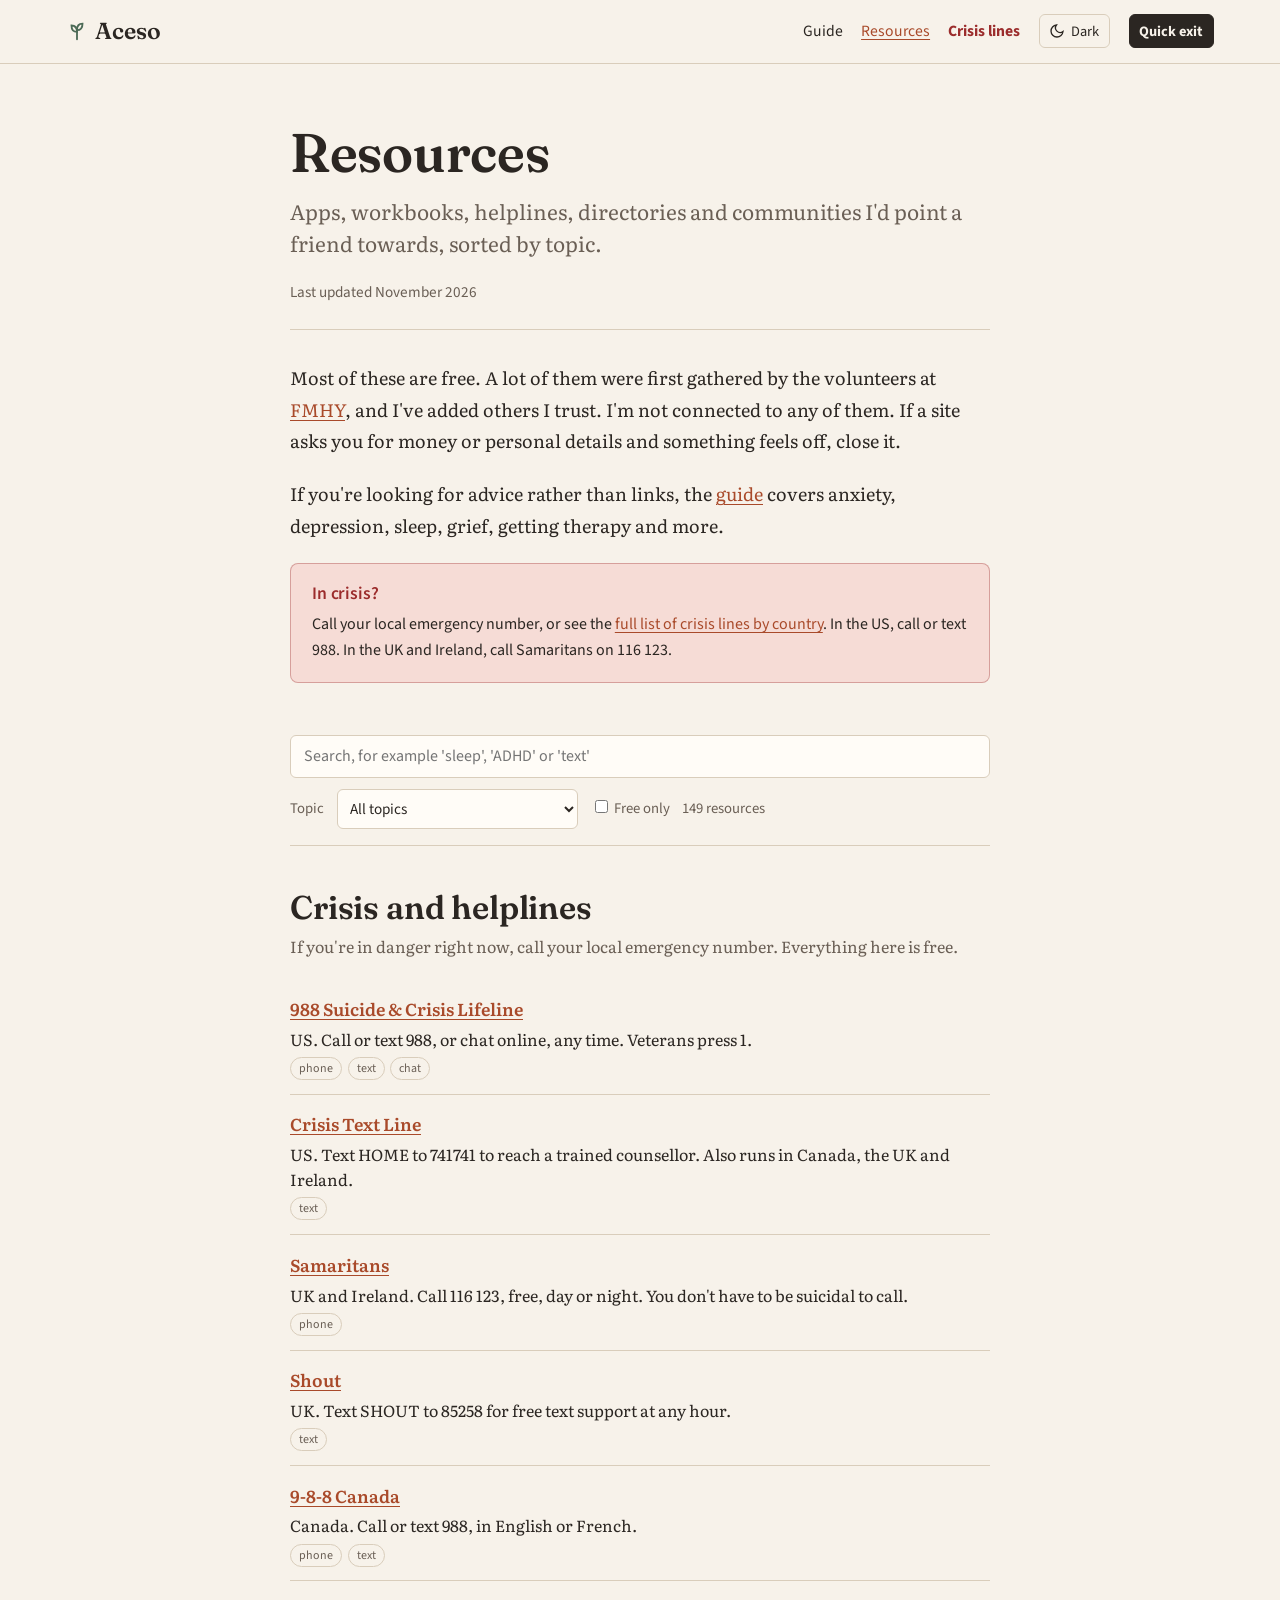
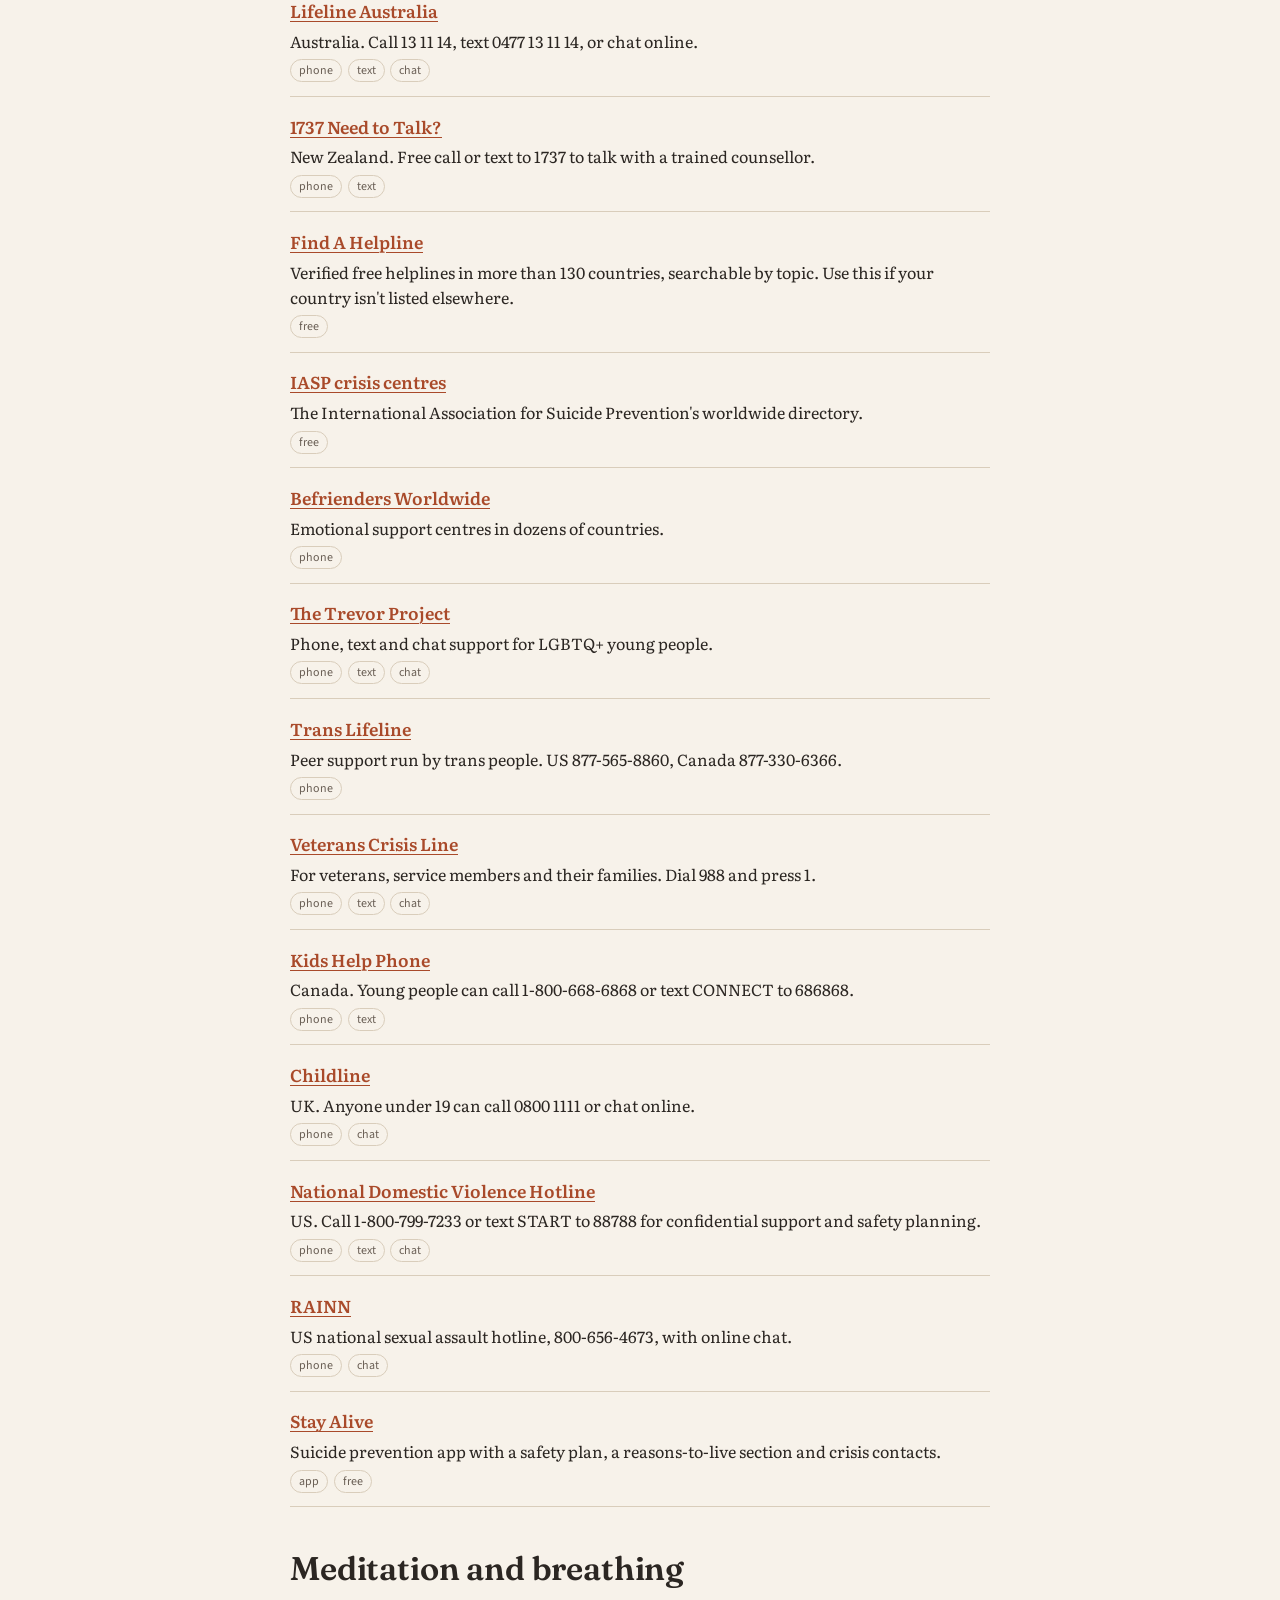
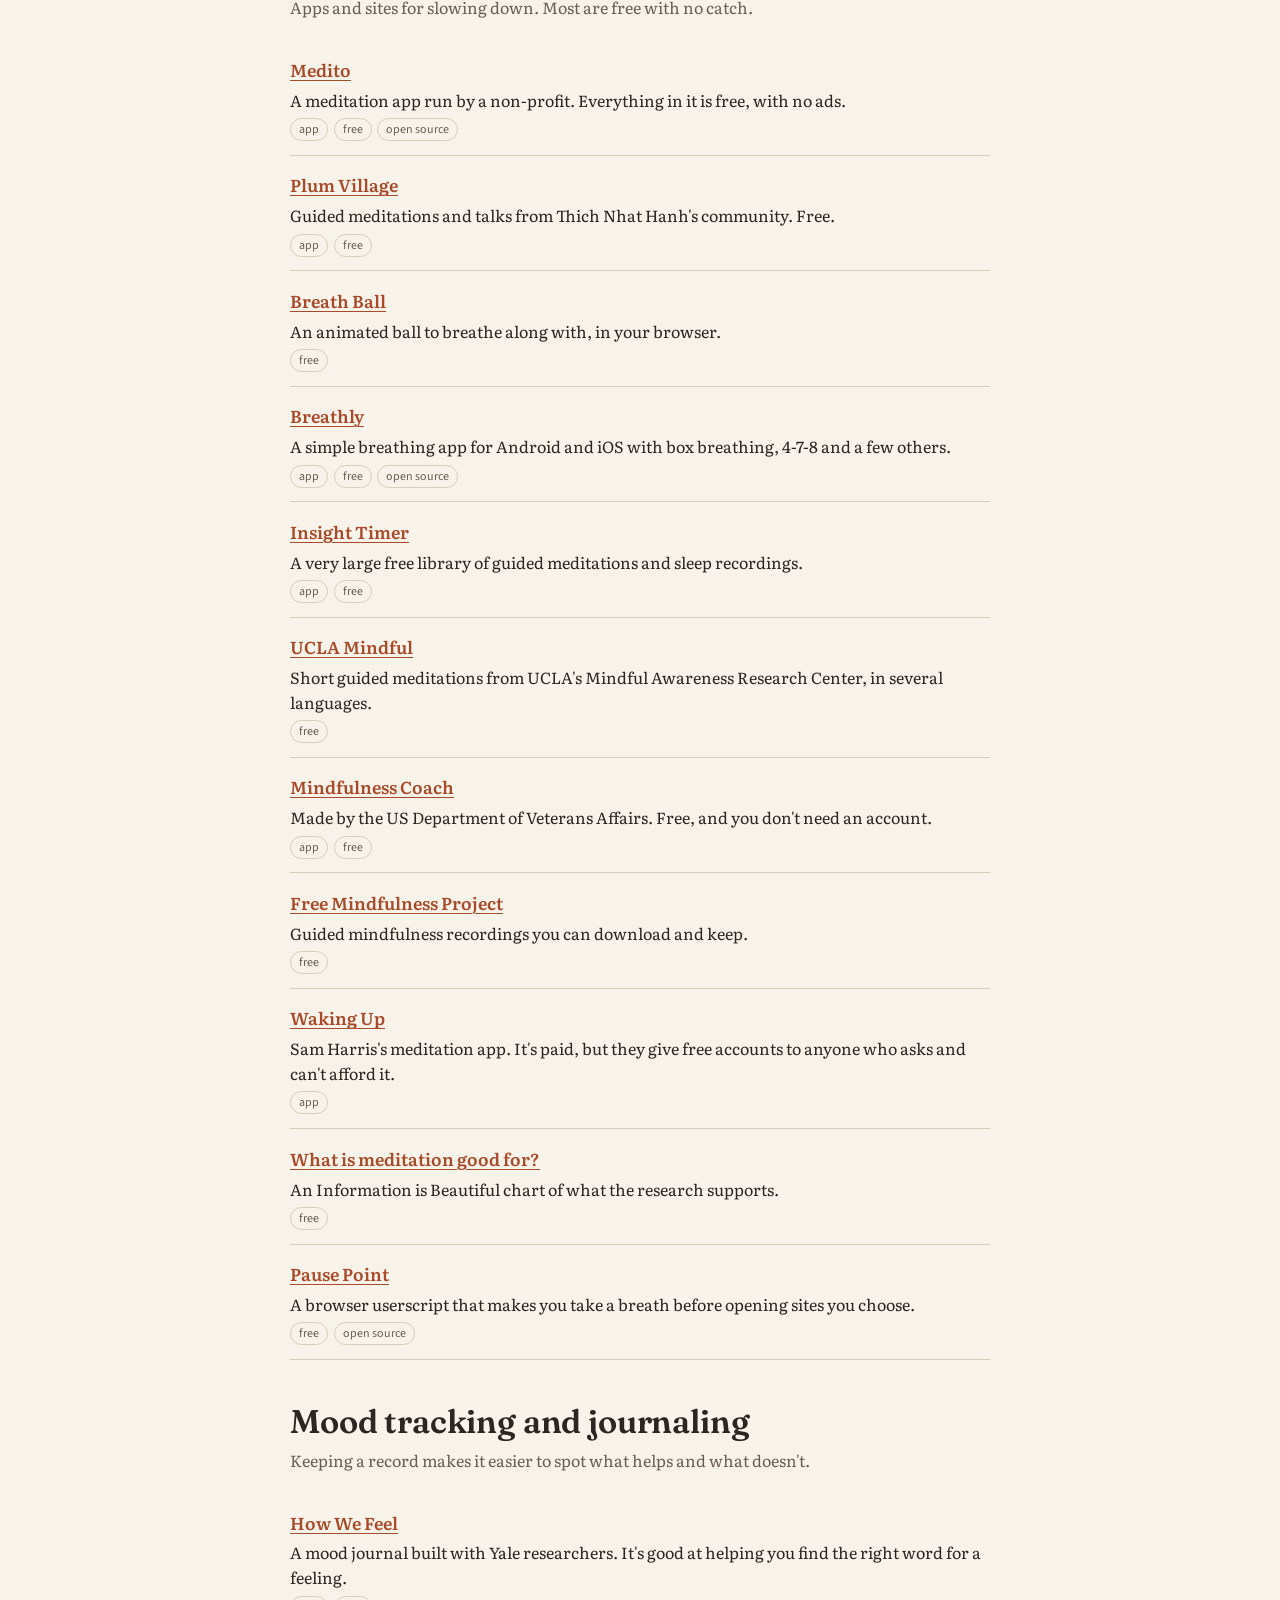
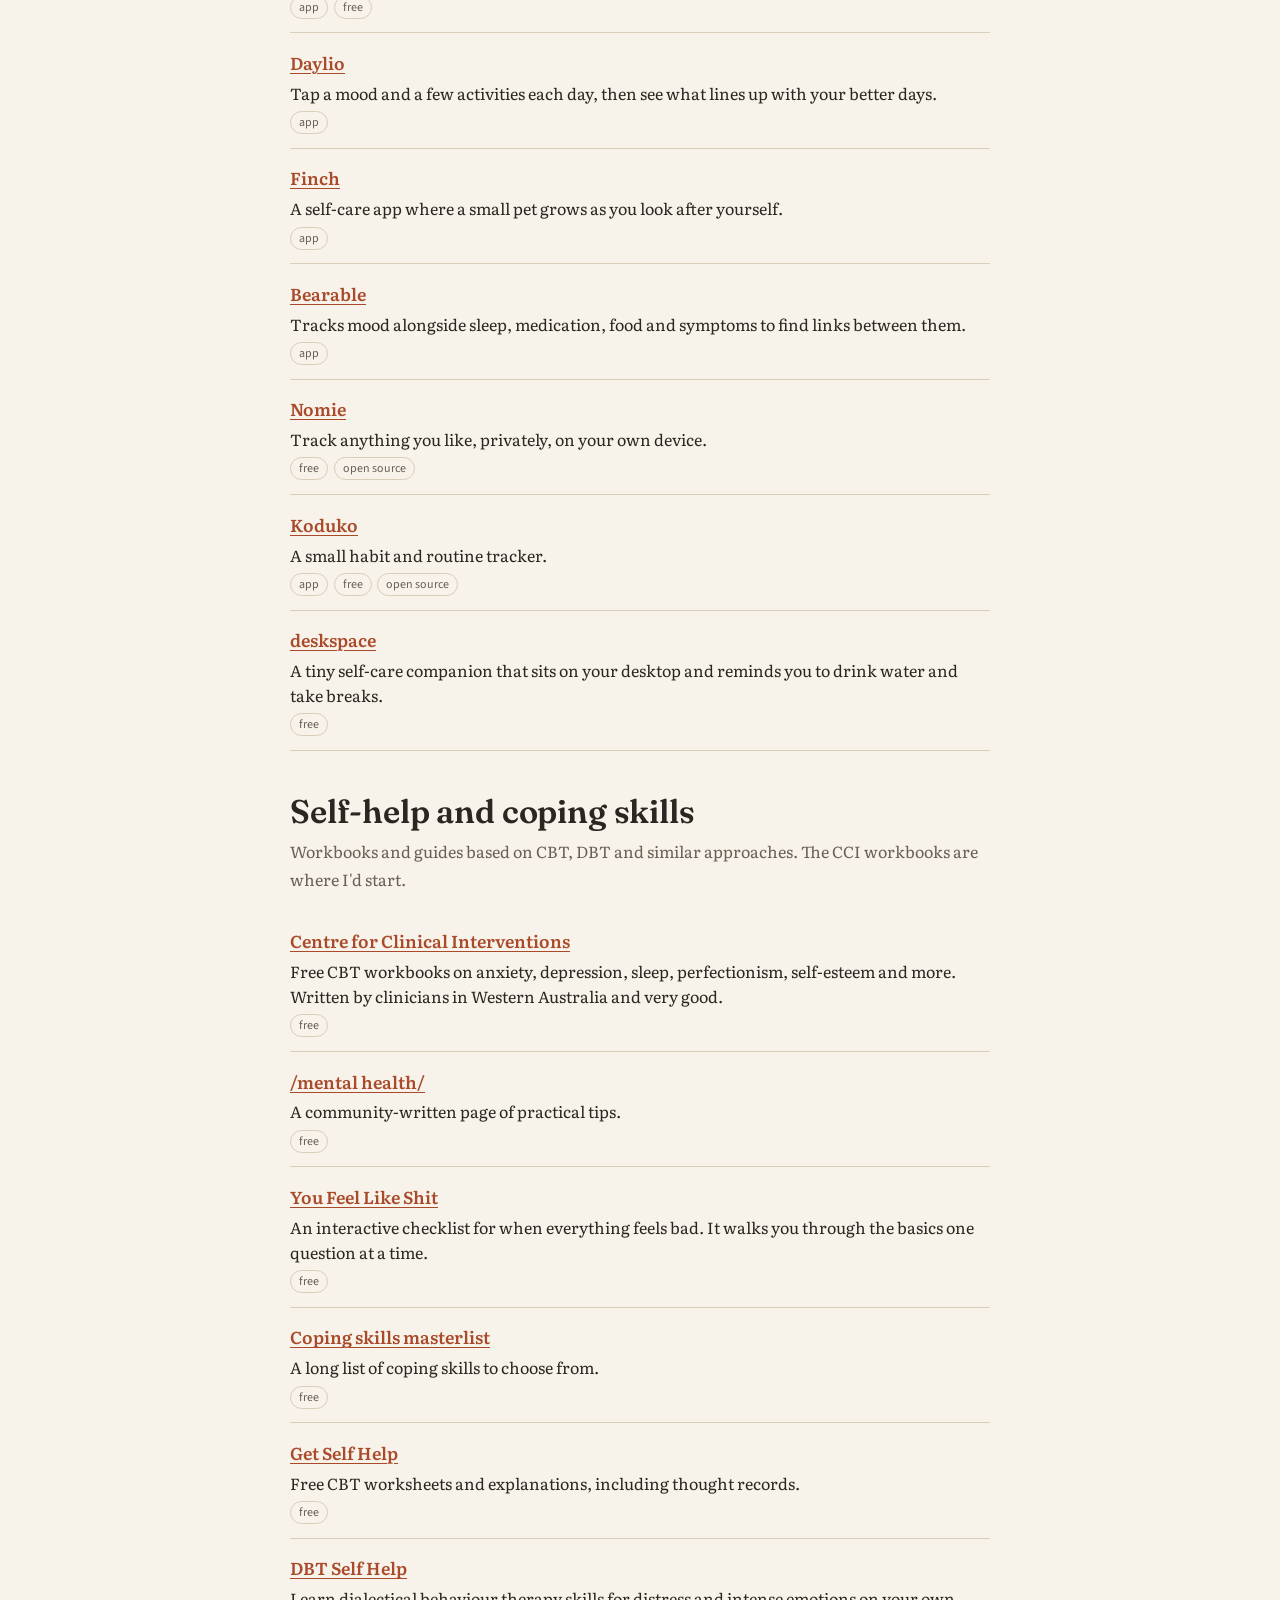
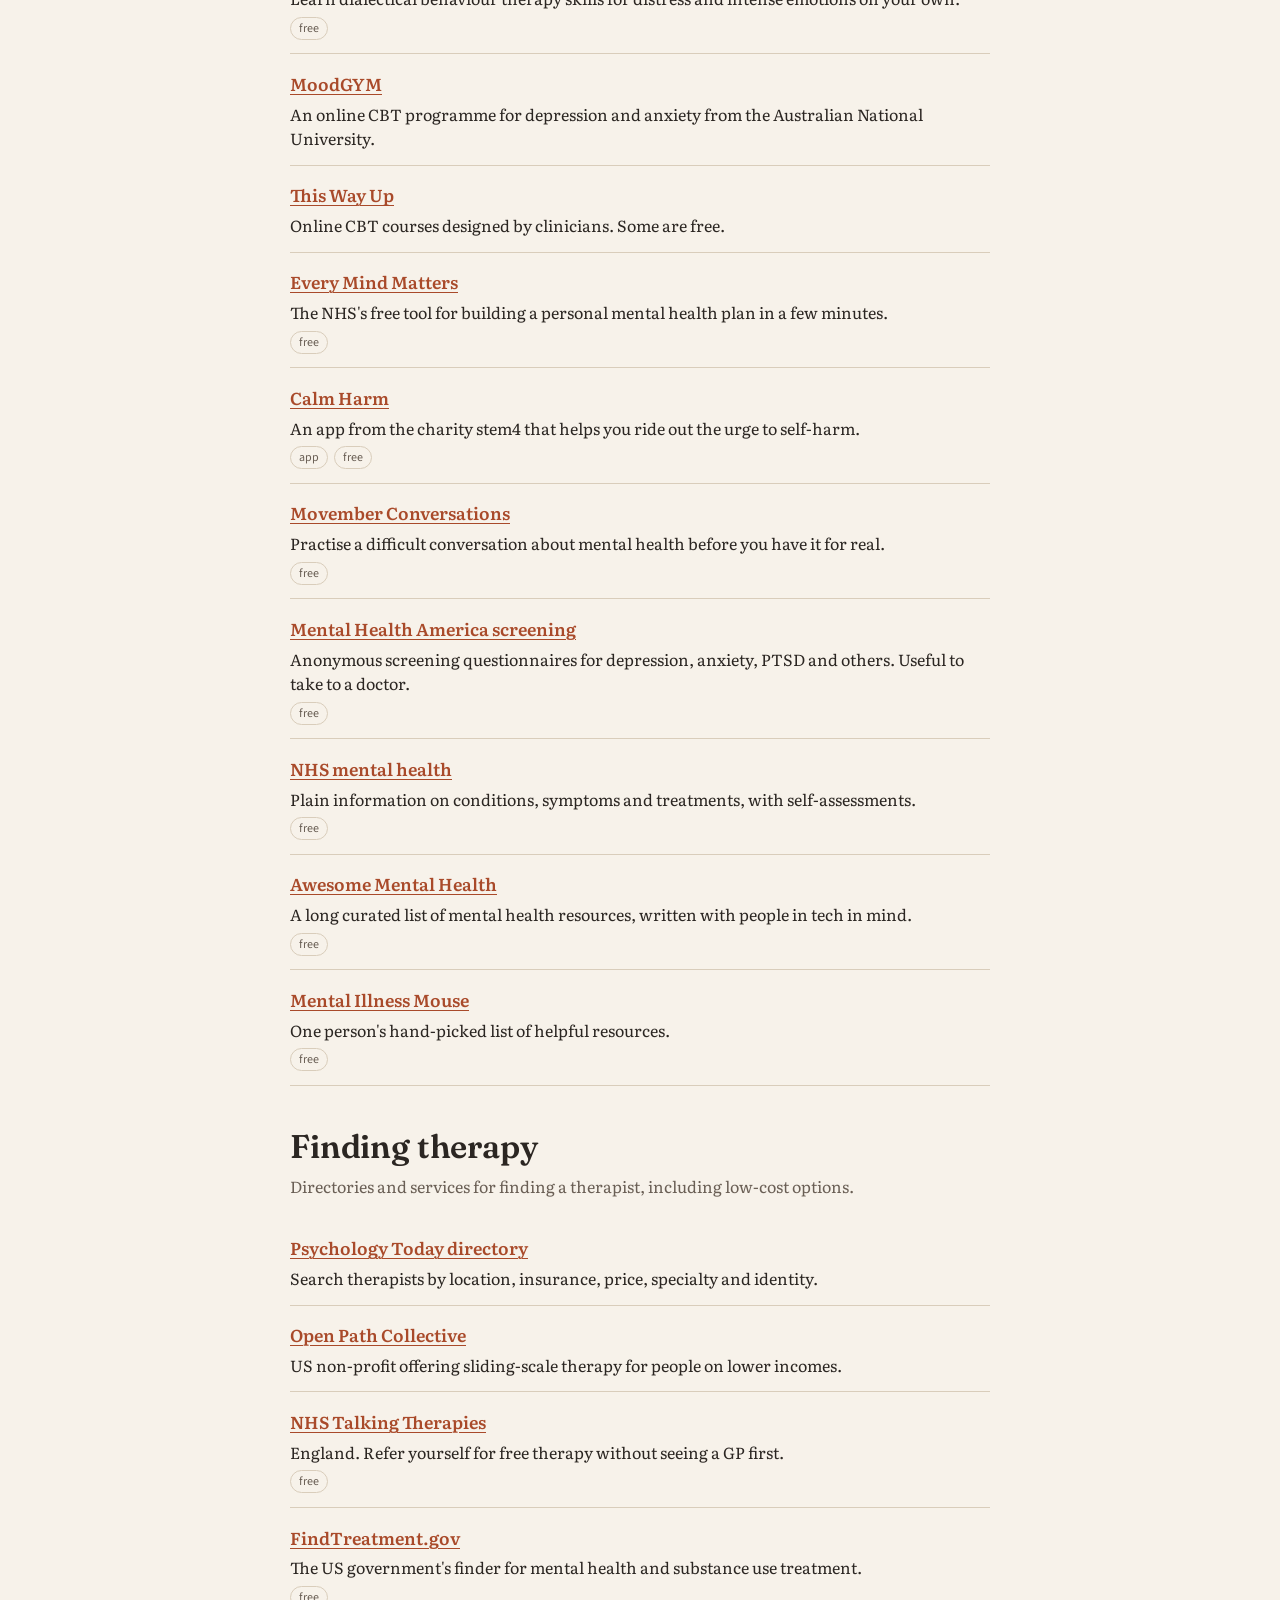
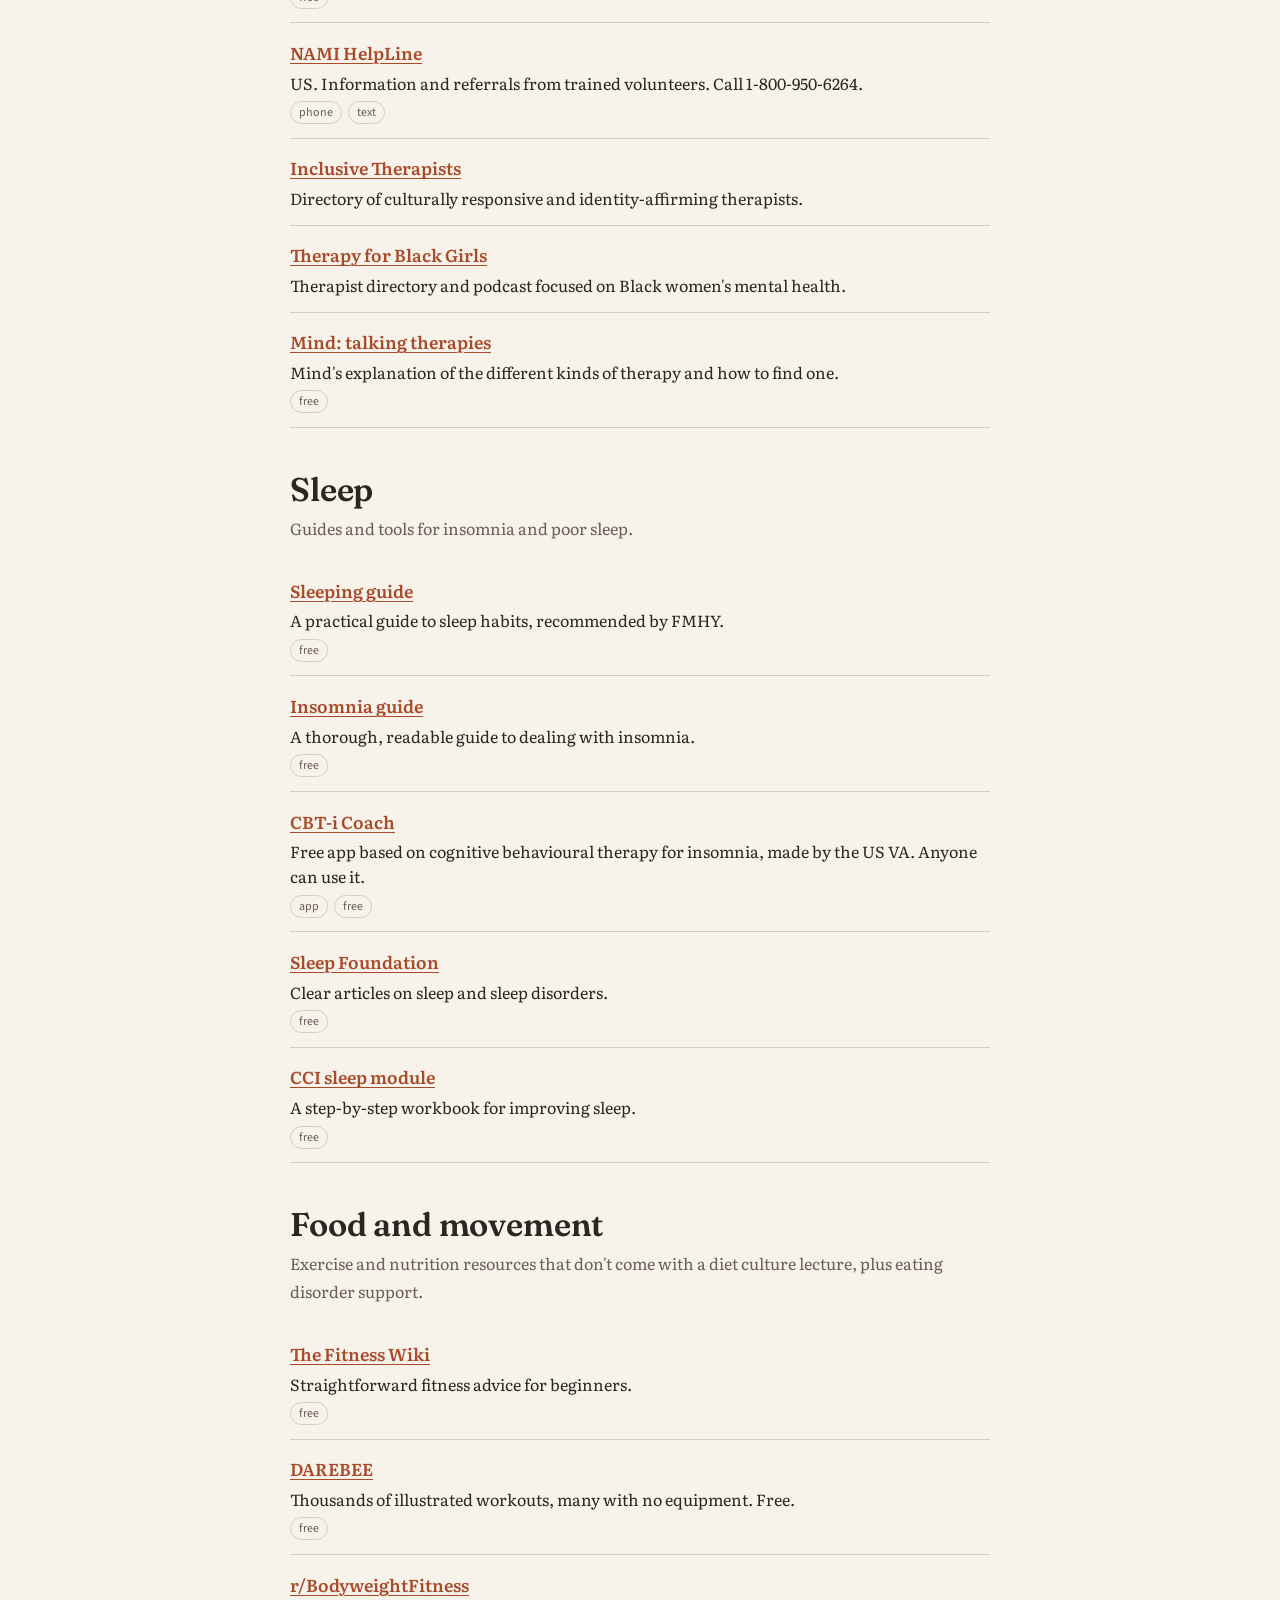
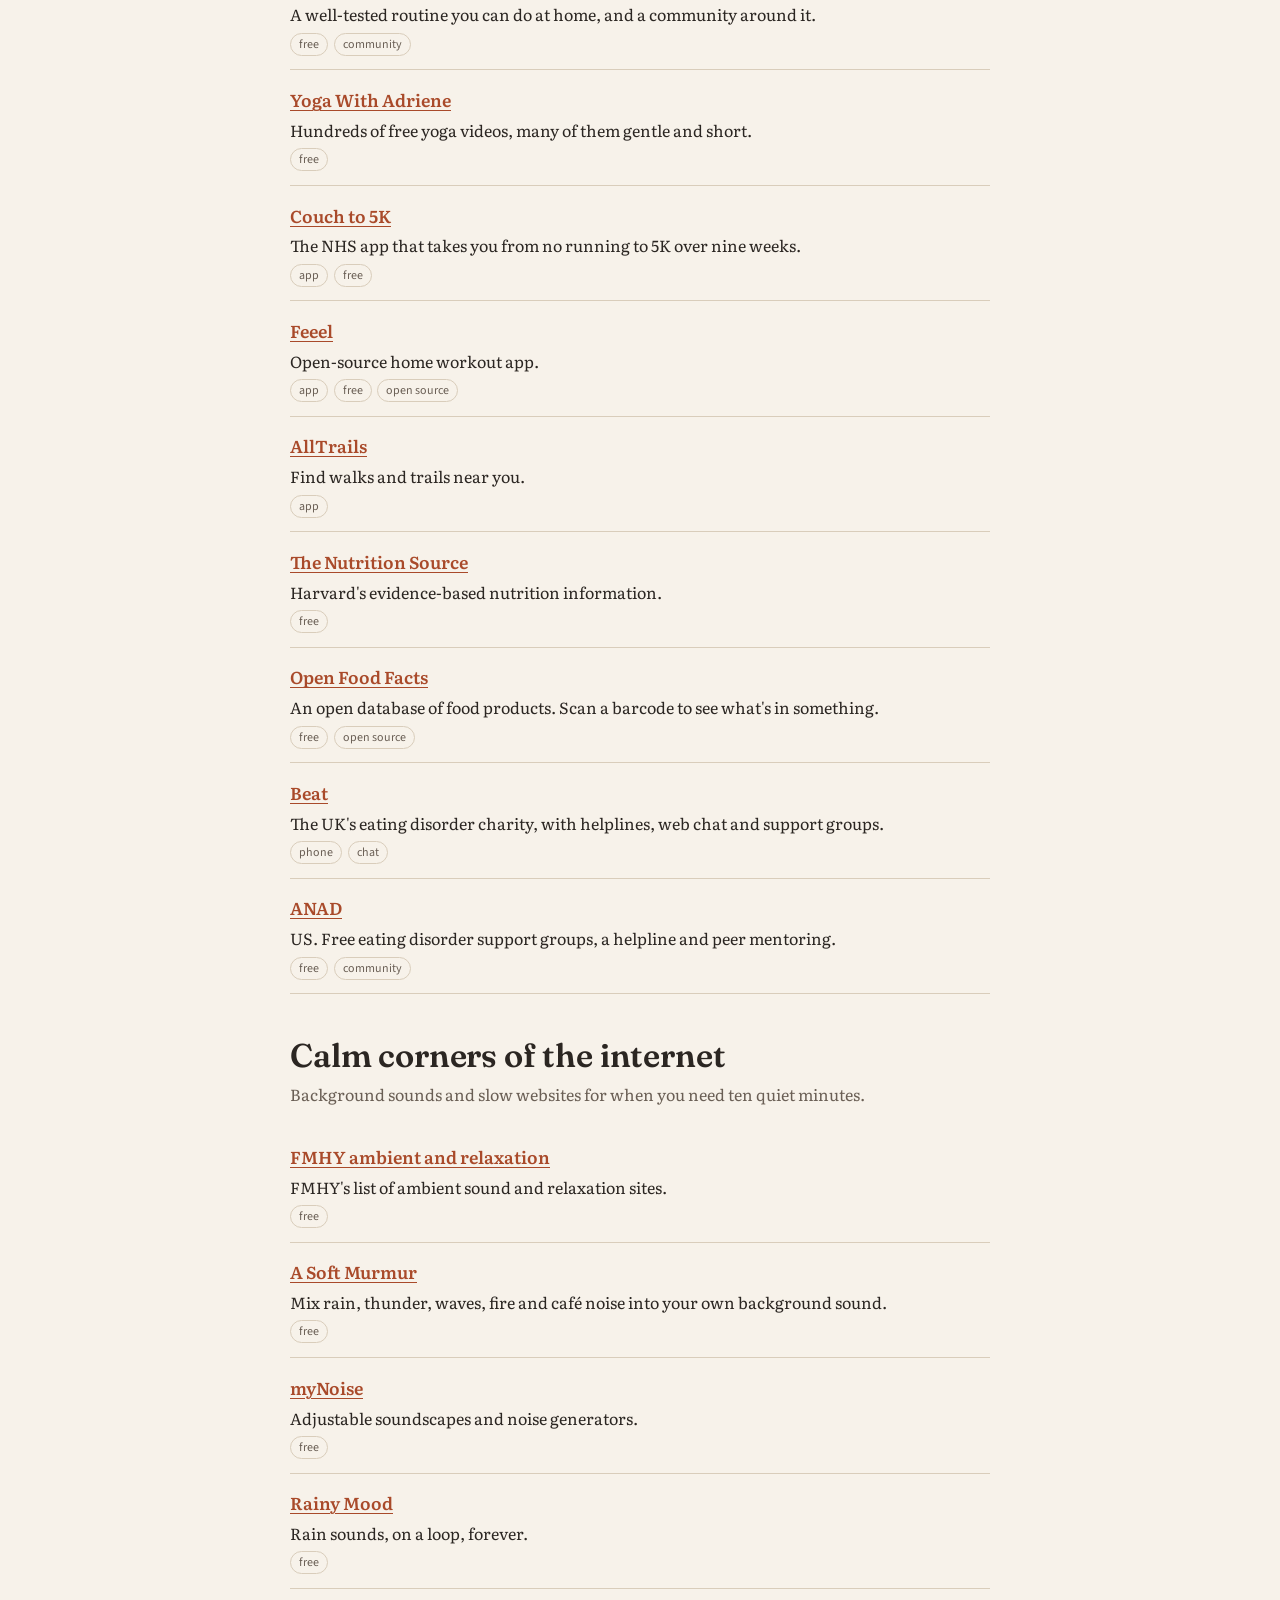
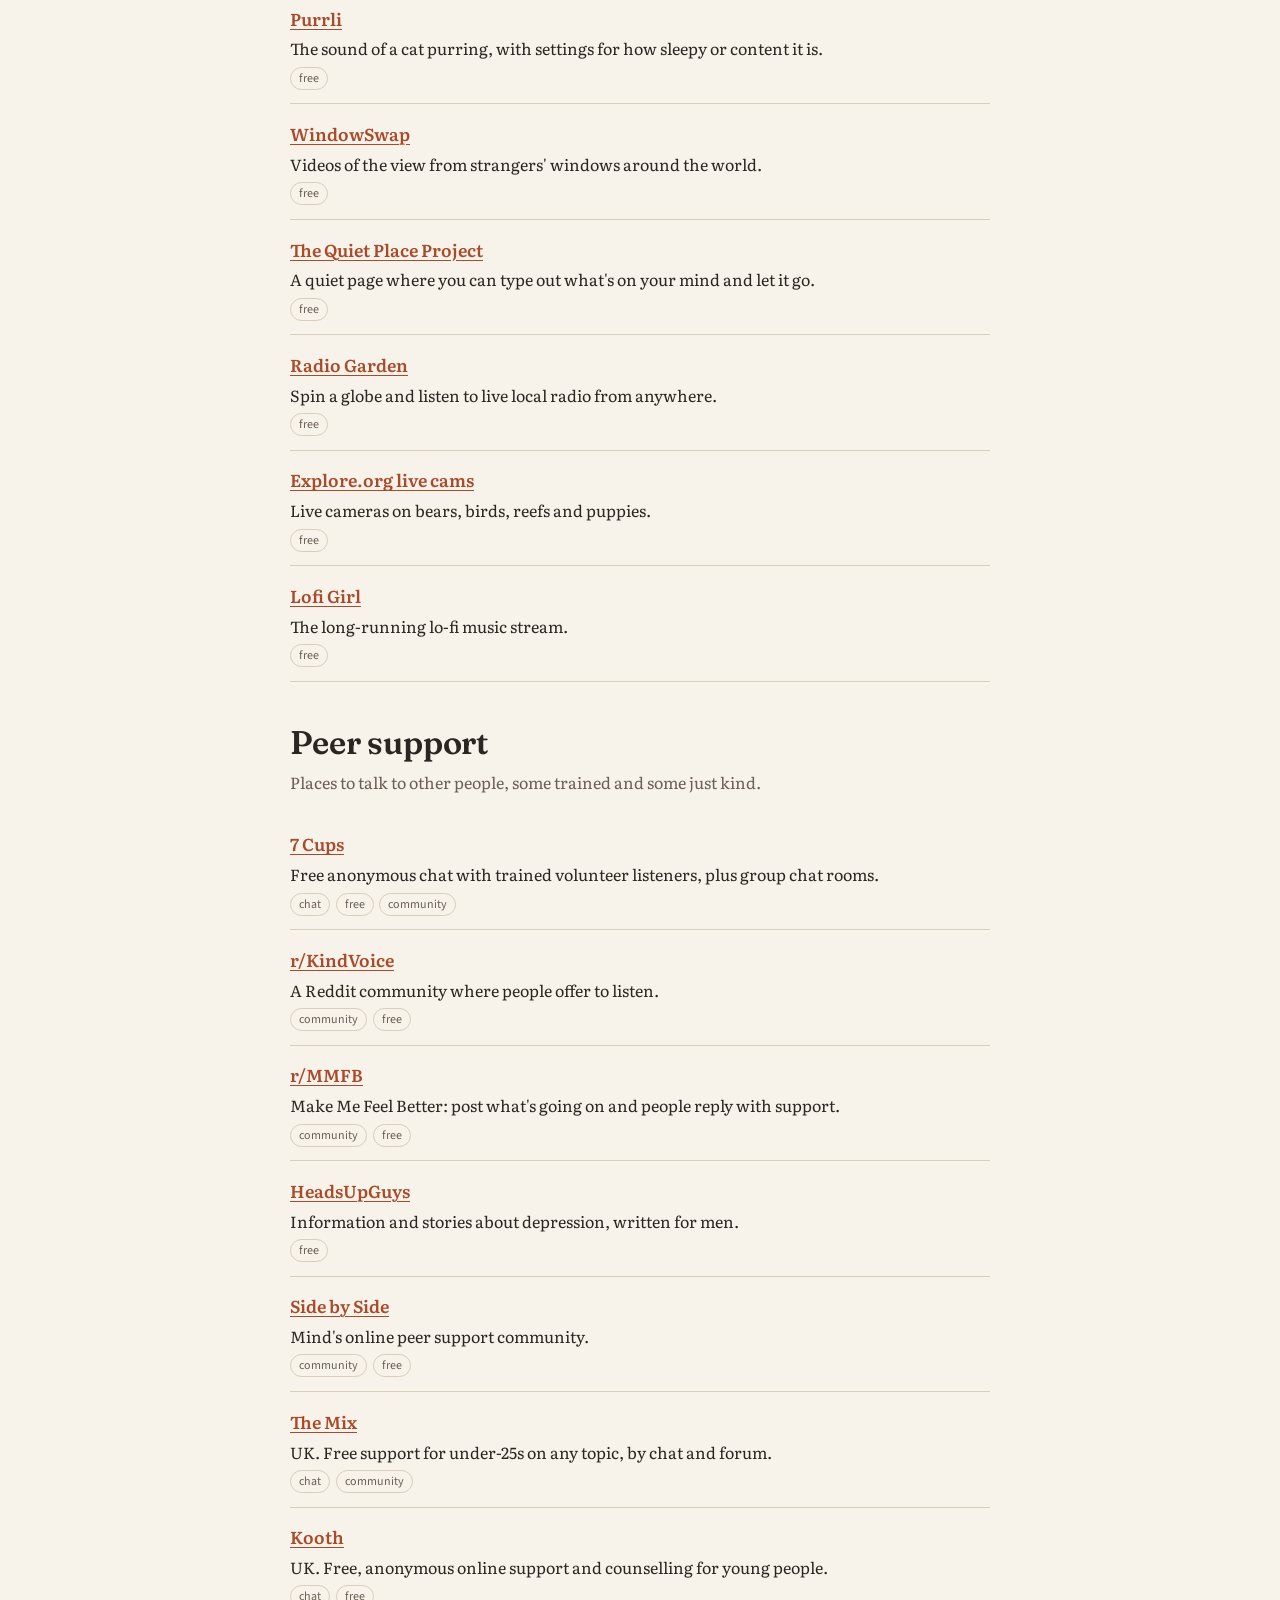
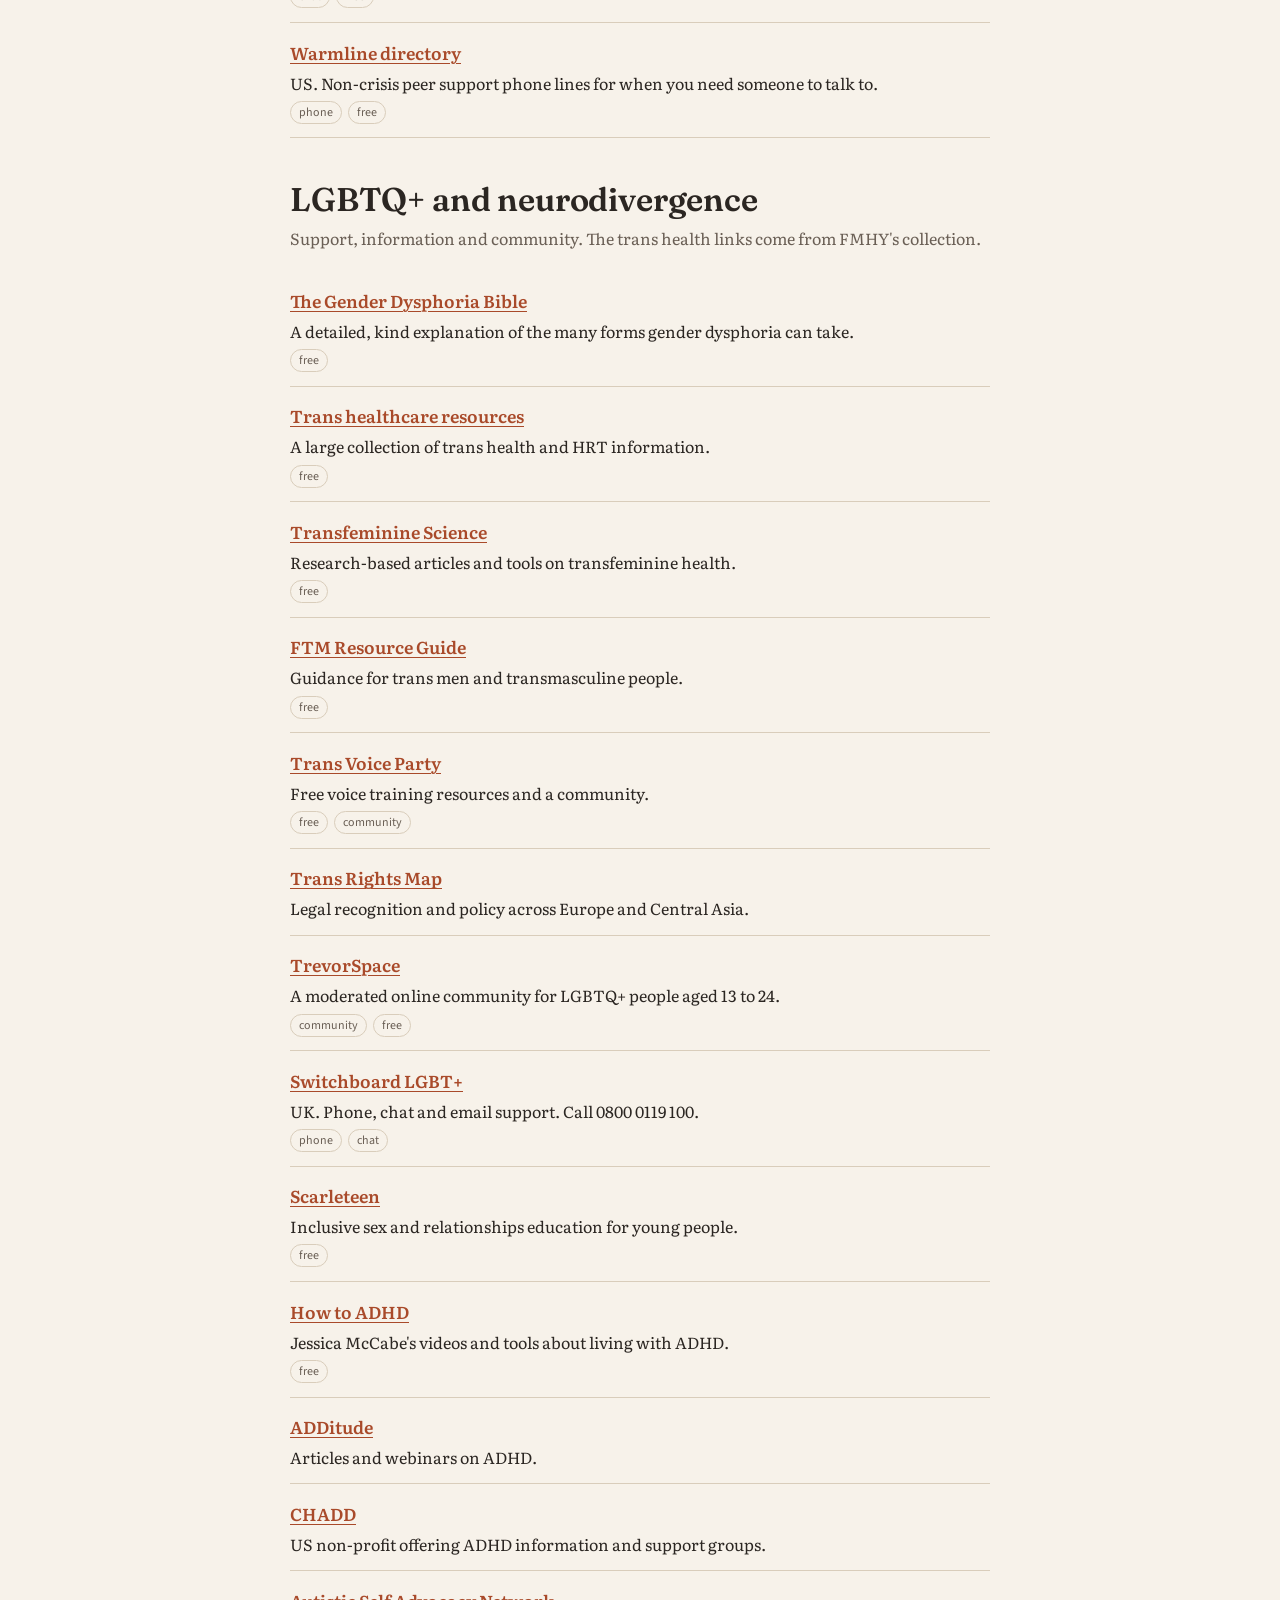
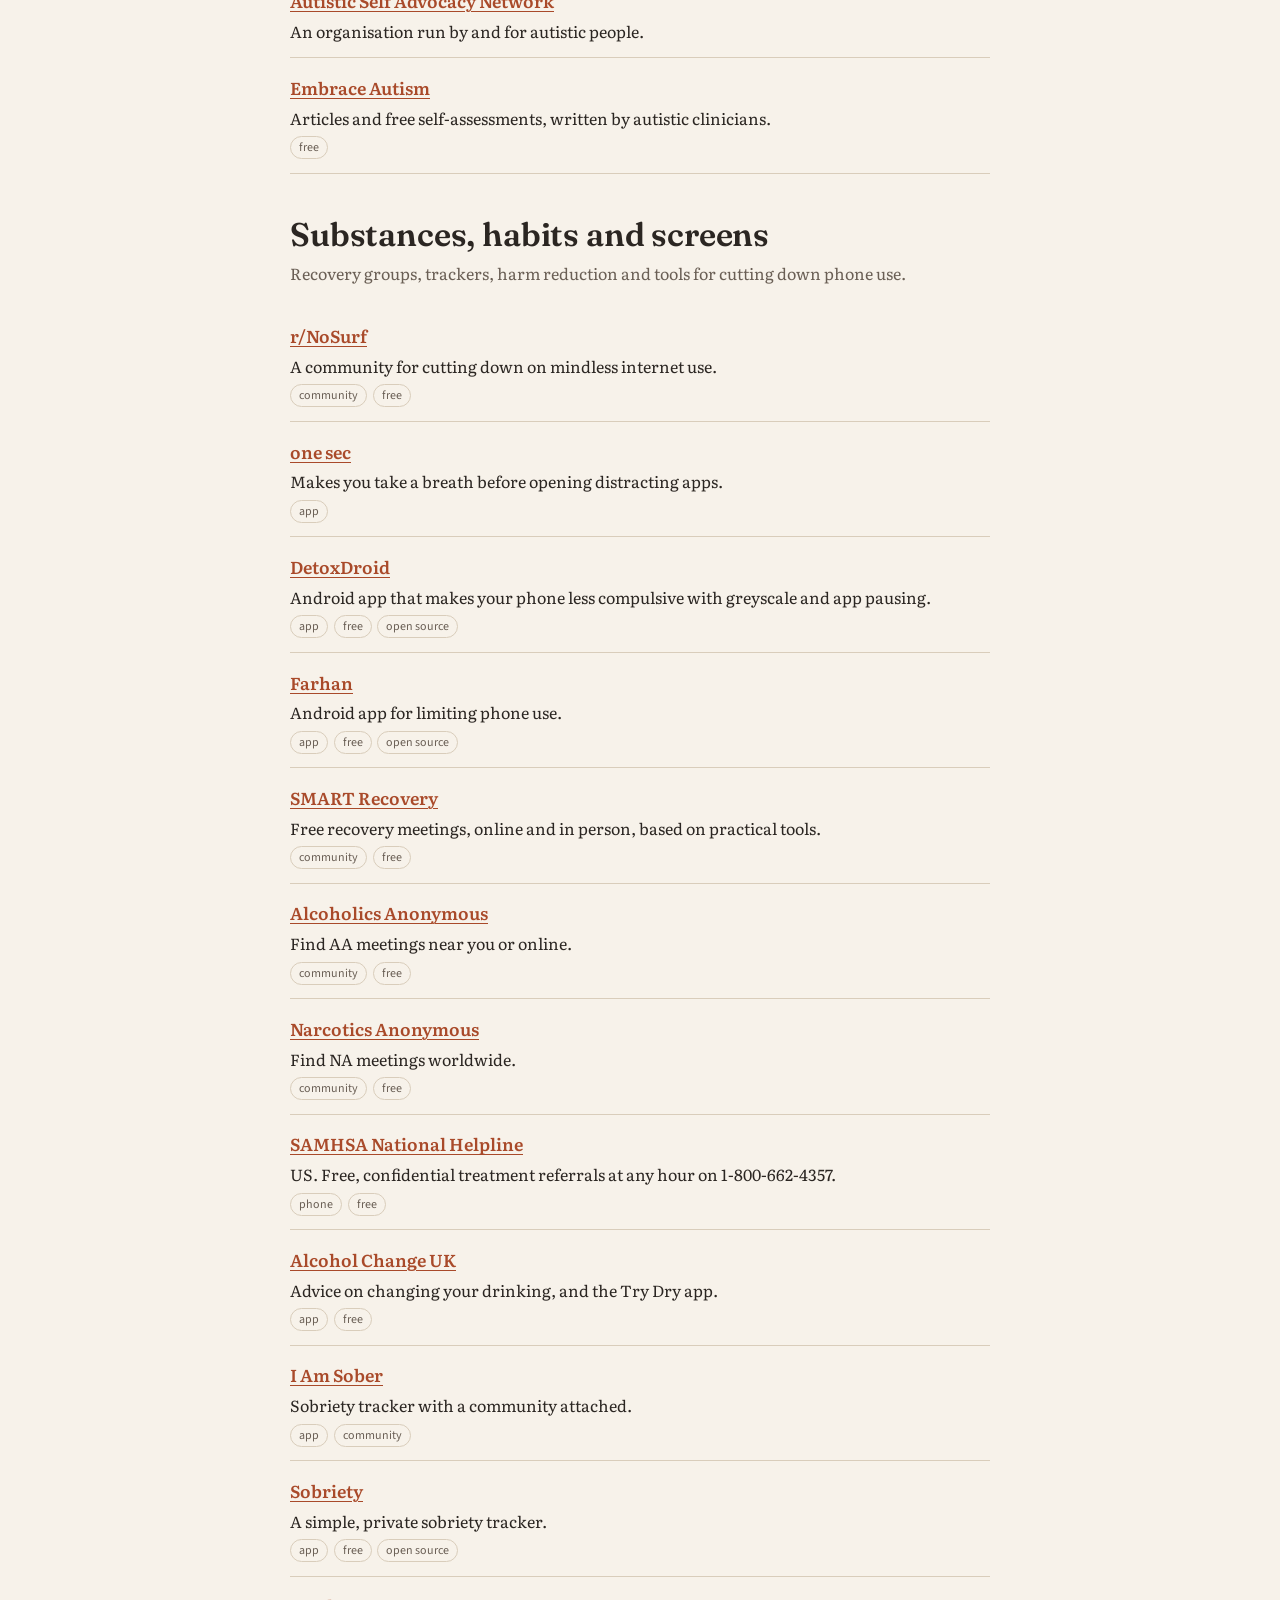
==== resources.html @ 00ba7468 "Rewrite guide as a first-person long read and move resources to their own page Remove the illustrate" ====
<!doctype html>
<html lang="en">
<head>
<meta charset="utf-8">
<meta name="viewport" content="width=device-width, initial-scale=1">
<title>Resources · Aceso</title>
<meta name="description" content="Around 150 free mental health resources: helplines, apps, CBT workbooks, therapy directories, peer support and more, sorted by topic.">
<meta name="theme-color" content="#f7f2ea" media="(prefers-color-scheme: light)">
<meta name="theme-color" content="#1c1a18" media="(prefers-color-scheme: dark)">
<link rel="icon" href="data:image/svg+xml,%3Csvg xmlns='http://www.w3.org/2000/svg' viewBox='0 0 24 24' fill='none' stroke='%234d6b57' stroke-width='2' stroke-linecap='round'%3E%3Cpath d='M12 21V11'/%3E%3Cpath d='M12 13c-4 0-6-3-6-7 4 0 6 3 6 7z'/%3E%3Cpath d='M12 11c0-4 2-7 6-7 0 4-2 7-6 7z'/%3E%3C/svg%3E">
<link rel="preconnect" href="https://fonts.googleapis.com">
<link rel="preconnect" href="https://fonts.gstatic.com" crossorigin>
<link href="https://fonts.googleapis.com/css2?family=Source+Sans+3:wght@400;600;700&family=Fraunces:opsz,wght,SOFT@9..144,500..700,0..100&family=Literata:ital,opsz,wght@0,7..72,400;0,7..72,600;1,7..72,400&display=swap" rel="stylesheet">
<script>(function(){try{var t=localStorage.getItem("aceso:theme");if(t)document.documentElement.dataset.theme=JSON.parse(t);}catch(e){}})();</script>
<link rel="stylesheet" href="css/style.css">
</head>
<body>
<a class="skip-link" href="#main">Skip to content</a>

<header class="site-header">
  <div class="header-inner">
    <a class="wordmark" href="./"><svg viewBox="0 0 24 24" fill="none" stroke="currentColor" stroke-width="2" stroke-linecap="round" aria-hidden="true"><path d="M12 21V11"/><path d="M12 13c-4 0-6-3-6-7 4 0 6 3 6 7z"/><path d="M12 11c0-4 2-7 6-7 0 4-2 7-6 7z"/></svg>Aceso</a>
    <nav class="site-nav" aria-label="Site">
      <a href="./">Guide</a>
      <a href="resources.html" aria-current="page">Resources</a>
      <a class="crisis-link" href="./#crisis-lines">Crisis lines</a>
    </nav>
    <button class="icon-btn" id="themeToggle" type="button"><svg viewBox="0 0 24 24" fill="none" stroke="currentColor" stroke-width="2" aria-hidden="true"><path d="M21 12.8A9 9 0 1 1 11.2 3a7 7 0 0 0 9.8 9.8z"/></svg><span class="theme-label">Dark</span></button>
    <button class="icon-btn exit-btn" type="button" data-quick-exit title="Leave this site immediately. You can also press Esc three times.">Quick exit</button>
  </div>
</header>

<div class="page">
  <main class="article" id="main">
    <header class="article-head">
      <h1>Resources</h1>
      <p class="standfirst">Apps, workbooks, helplines, directories and communities I'd point a friend towards, sorted by topic.</p>
      <p class="byline">Last updated November 2026</p>
    </header>

    <p>Most of these are free. A lot of them were first gathered by the volunteers at <a href="https://fmhy.net/misc#mental-health" target="_blank" rel="noopener">FMHY</a>, and I've added others I trust. I'm not connected to any of them. If a site asks you for money or personal details and something feels off, close it.</p>
    <p>If you're looking for advice rather than links, the <a href="./">guide</a> covers anxiety, depression, sleep, grief, getting therapy and more.</p>

    <div class="crisis-box" role="note">
      <h2>In crisis?</h2>
      <p>Call your local emergency number, or see the <a href="./#crisis-lines">full list of crisis lines by country</a>. In the US, call or text 988. In the UK and Ireland, call Samaritans on 116 123.</p>
    </div>

    <div class="lib-controls ui">
      <label class="sr-only" for="libSearch">Search resources</label>
      <input type="search" id="libSearch" placeholder="Search, for example 'sleep', 'ADHD' or 'text'" autocomplete="off">
      <div class="lib-row">
        <label for="libCat">Topic</label>
        <select id="libCat"><option value="all">All topics</option></select>
        <label><input type="checkbox" id="libFree"> Free only</label>
        <span id="libCount" aria-live="polite"></span>
      </div>
    </div>

    <div id="libList"></div>

    <p class="back-top" style="margin-top:2.5rem"><a href="#main">Back to the top</a></p>
  </main>
</div>

<footer class="site-footer">
  <div class="inner">
    <p>Aceso is a personal project. It isn't a medical service, and it can't diagnose or treat anything. If you're in danger or thinking about suicide, contact your local emergency number or one of the <a href="./#crisis-lines">crisis lines</a>.</p>
    <p>Found a broken link, or know something that belongs here? Please let me know. Press <kbd>Esc</kbd> three times to leave quickly.</p>
    <p>© <span id="year">2026</span> Aceso</p>
  </div>
</footer>

<script src="js/resources.js"></script>
<script src="js/app.js"></script>
<script src="js/library.js"></script>
</body>
</html>
---- css/style.css ----
/* Aceso — stylesheet */

:root {
  --bg: #f7f2ea;
  --bg-2: #efe7da;
  --surface: #fffcf7;
  --text: #2b2622;
  --muted: #6a5f55;
  --rule: #d9cdbb;
  --accent: #a94a2a;
  --accent-soft: #f2dccf;
  --green: #4d6b57;
  --green-soft: #dfe8dc;
  --blue-soft: #dde7ec;
  --warn: #9b2c2c;
  --warn-soft: #f6dcd6;
  --focus: #a94a2a;
  color-scheme: light;
}
@media (prefers-color-scheme: dark) {
  :root:not([data-theme="light"]) {
    --bg: #1c1a18; --bg-2: #24211e; --surface: #262320; --text: #ece4d8; --muted: #b3a797;
    --rule: #3d3832; --accent: #e3906e; --accent-soft: #3c2a22; --green: #9cc0a6; --green-soft: #26312a;
    --blue-soft: #232d32; --warn: #f0a19a; --warn-soft: #3e2422; --focus: #e3906e; color-scheme: dark;
  }
}
:root[data-theme="dark"] {
  --bg: #1c1a18; --bg-2: #24211e; --surface: #262320; --text: #ece4d8; --muted: #b3a797;
  --rule: #3d3832; --accent: #e3906e; --accent-soft: #3c2a22; --green: #9cc0a6; --green-soft: #26312a;
  --blue-soft: #232d32; --warn: #f0a19a; --warn-soft: #3e2422; --focus: #e3906e; color-scheme: dark;
}

*, *::before, *::after { box-sizing: border-box; }
html { scroll-behavior: smooth; scroll-padding-top: 80px; -webkit-text-size-adjust: 100%; }
body {
  margin: 0; background: var(--bg); color: var(--text);
  font-family: "Literata", Georgia, "Times New Roman", serif;
  font-size: 1.125rem; line-height: 1.75;
  font-optical-sizing: auto;
}
a { color: var(--accent); text-decoration-thickness: 1px; text-underline-offset: 3px; }
a:hover { text-decoration-thickness: 2px; }
:focus-visible { outline: 2px solid var(--focus); outline-offset: 3px; border-radius: 3px; }
h1, h2, h3, h4 { font-family: "Fraunces", Georgia, serif; font-variation-settings: "SOFT" 30; line-height: 1.2; font-weight: 600; letter-spacing: -.005em; }
h1 { font-size: clamp(2.3rem, 6vw, 3.4rem); margin: 0 0 .6rem; }
h2 { font-size: clamp(1.6rem, 4vw, 2.05rem); margin: 3.6rem 0 1rem; }
h3 { font-size: 1.3rem; margin: 2.2rem 0 .6rem; }
p { margin: 0 0 1.2em; }
ul, ol { padding-left: 1.4em; margin: 0 0 1.2em; }
li { margin-bottom: .45em; }
li::marker { color: var(--muted); }
hr { border: 0; border-top: 1px solid var(--rule); margin: 3rem 0; }
blockquote { margin: 1.6rem 0; padding: .2rem 0 .2rem 1.2rem; border-left: 3px solid var(--accent); color: var(--muted); font-style: italic; }
kbd { font-family: ui-monospace, monospace; font-size: .85em; border: 1px solid var(--rule); border-bottom-width: 2px; border-radius: 4px; padding: 0 .3em; background: var(--surface); }
.sr-only { position: absolute; width: 1px; height: 1px; padding: 0; margin: -1px; overflow: hidden; clip: rect(0,0,0,0); white-space: nowrap; border: 0; }
.skip-link { position: absolute; left: 12px; top: -60px; z-index: 100; background: var(--surface); padding: .5rem .8rem; border: 1px solid var(--rule); }
.skip-link:focus { top: 12px; }

/* ---------- UI text uses a plain sans ---------- */
.ui, .site-header, .toc, .btn, .crisis-box, .note, .lib-controls, .res-meta, .site-footer, .byline, .tool label, .tag { font-family: "Source Sans 3", system-ui, sans-serif; }

/* ---------- header ---------- */
.site-header { position: sticky; top: 0; z-index: 20; background: color-mix(in srgb, var(--bg) 92%, transparent); backdrop-filter: blur(6px); -webkit-backdrop-filter: blur(6px); border-bottom: 1px solid var(--rule); }
.header-inner { max-width: 1180px; margin: 0 auto; padding: .7rem 1rem; display: flex; align-items: center; gap: 1.2rem; }
.wordmark { font-family: "Fraunces", serif; font-weight: 600; font-size: 1.45rem; color: var(--text); text-decoration: none; display: flex; align-items: center; gap: .45rem; margin-right: auto; }
.wordmark svg { width: 22px; height: 22px; color: var(--green); }
.site-nav { display: flex; gap: 1.1rem; align-items: center; font-size: .98rem; }
.site-nav a { color: var(--text); text-decoration: none; }
.site-nav a:hover, .site-nav a[aria-current="page"] { color: var(--accent); text-decoration: underline; }
.site-nav a.crisis-link { color: var(--warn); font-weight: 700; }
.icon-btn { background: none; border: 1px solid var(--rule); color: var(--text); border-radius: 6px; height: 34px; padding: 0 .6rem; cursor: pointer; font: inherit; font-size: .9rem; display: inline-flex; align-items: center; gap: .35rem; }
.icon-btn:hover { border-color: var(--text); }
.icon-btn svg { width: 16px; height: 16px; }
.exit-btn { background: var(--text); color: var(--bg); border-color: var(--text); font-weight: 700; }
.exit-btn:hover { opacity: .85; }
@media (max-width: 720px) {
  .header-inner { gap: .6rem; flex-wrap: wrap; }
  .site-nav { order: 3; width: 100%; gap: 1rem; font-size: .92rem; overflow-x: auto; }
  .theme-label { display: none; }
}

/* ---------- layout ---------- */
.page { max-width: 1180px; margin: 0 auto; padding: 0 1rem; display: grid; grid-template-columns: 1fr; gap: 3rem; }
@media (min-width: 1080px) { .page.with-toc { grid-template-columns: 250px minmax(0, 700px); justify-content: center; } }
.article { max-width: 700px; margin: 0 auto; width: 100%; padding-bottom: 4rem; }
.article-head { padding: 3.5rem 0 1.5rem; border-bottom: 1px solid var(--rule); margin-bottom: 2rem; }
.byline { color: var(--muted); font-size: .95rem; margin: 0; }
.standfirst { font-size: 1.3rem; line-height: 1.55; color: var(--muted); margin: 0 0 1.2rem; }

/* ---------- table of contents ---------- */
.toc { font-size: .92rem; }
.toc h2 { font-family: "Source Sans 3", sans-serif; font-size: .8rem; text-transform: uppercase; letter-spacing: .08em; color: var(--muted); margin: 0 0 .6rem; }
.toc ol { list-style: none; padding: 0; margin: 0; counter-reset: toc; }
.toc li { margin: 0; counter-increment: toc; }
.toc a { display: block; padding: .28rem 0 .28rem .8rem; color: var(--muted); text-decoration: none; border-left: 2px solid var(--rule); line-height: 1.35; }
.toc a::before { content: counter(toc) ". "; }
.toc a:hover { color: var(--text); }
.toc a.active { color: var(--accent); border-left-color: var(--accent); font-weight: 700; }
.toc-side { display: none; }
@media (min-width: 1080px) {
  .toc-side { display: block; position: sticky; top: 90px; align-self: start; max-height: calc(100vh - 110px); overflow-y: auto; padding: 3.6rem 0 2rem; }
  .toc-inline { display: none; }
}
.toc-inline { border: 1px solid var(--rule); background: var(--surface); border-radius: 8px; padding: 0; margin: 0 0 2rem; }
.toc-inline summary { cursor: pointer; padding: .8rem 1rem; font-weight: 700; }
.toc-inline ol { padding: 0 1rem 1rem; columns: 2 220px; column-gap: 1.5rem; }
.toc-inline a { break-inside: avoid; }

/* ---------- boxes ---------- */
.crisis-box { background: var(--warn-soft); border: 1px solid color-mix(in srgb, var(--warn) 35%, transparent); border-radius: 8px; padding: 1.2rem 1.3rem; margin: 0 0 2.2rem; font-size: 1rem; line-height: 1.6; }
.crisis-box h2 { font-family: "Source Sans 3", sans-serif; font-size: 1.1rem; margin: 0 0 .5rem; color: var(--warn); }
.crisis-box p:last-child { margin-bottom: 0; }
.note { background: var(--surface); border: 1px solid var(--rule); border-left: 4px solid var(--green); border-radius: 6px; padding: 1rem 1.2rem; margin: 1.6rem 0; font-size: 1rem; line-height: 1.6; }
.note.warn { border-left-color: var(--warn); }
.note p:last-child, .note ul:last-child, .note ol:last-child { margin-bottom: 0; }
.note strong:first-child { display: block; margin-bottom: .2rem; }

/* crisis lines table */
.lines { width: 100%; border-collapse: collapse; font-family: "Source Sans 3", sans-serif; font-size: .95rem; margin: 1rem 0 1.4rem; }
.lines th, .lines td { text-align: left; padding: .55rem .5rem; border-bottom: 1px solid var(--rule); vertical-align: top; }
.lines th { font-size: .78rem; text-transform: uppercase; letter-spacing: .06em; color: var(--muted); font-weight: 700; }
.lines td:first-child { white-space: nowrap; font-weight: 700; }
.lines a[href^="tel"], .lines a[href^="sms"] { font-weight: 700; white-space: nowrap; }
@media (max-width: 560px) {
  .lines thead { display: none; }
  .lines tr { display: block; padding: .6rem 0; border-bottom: 1px solid var(--rule); }
  .lines td { display: block; border: 0; padding: .1rem 0; }
}
.region-select { display: flex; gap: .6rem; align-items: center; flex-wrap: wrap; font-family: "Source Sans 3", sans-serif; font-size: .95rem; }
.region-select select { font: inherit; padding: .35rem .5rem; border: 1px solid var(--rule); border-radius: 6px; background: var(--surface); color: var(--text); }

/* ---------- buttons ---------- */
.btn { display: inline-flex; align-items: center; gap: .4rem; font-size: .95rem; font-weight: 700; padding: .55rem 1rem; border-radius: 6px; border: 1px solid var(--text); background: var(--surface); color: var(--text); cursor: pointer; text-decoration: none; }
.btn:hover { background: var(--bg-2); }
.btn.primary { background: var(--text); color: var(--bg); }
.btn.primary:hover { opacity: .88; }
.btn[aria-pressed="true"] { background: var(--text); color: var(--bg); }
.btn-row { display: flex; flex-wrap: wrap; gap: .5rem; }

/* ---------- interactive exercises ---------- */
.tool { background: var(--surface); border: 1px solid var(--rule); border-radius: 10px; padding: 1.4rem; margin: 1.8rem 0; }
.tool h3 { margin-top: 0; font-size: 1.15rem; }
.tool > p { font-size: 1rem; color: var(--muted); }
.breathe-stage { height: 230px; display: grid; place-items: center; position: relative; }
.breathe-circle { width: 110px; height: 110px; border-radius: 50%; background: var(--blue-soft); border: 2px solid var(--green); transform: scale(.75); transition-property: transform; transition-timing-function: ease-in-out; transition-duration: 1s; }
.breathe-label { position: absolute; bottom: 0; left: 0; right: 0; text-align: center; font-family: "Source Sans 3", sans-serif; font-weight: 700; }
.breathe-count { position: absolute; top: 0; right: 0; font-family: "Source Sans 3", sans-serif; color: var(--muted); font-variant-numeric: tabular-nums; }
.ground-box { min-height: 170px; font-family: "Source Sans 3", sans-serif; }
.ground-box .n { font-family: "Fraunces", serif; font-size: 3rem; line-height: 1; color: var(--accent); }
.ground-box .what { font-weight: 700; font-size: 1.15rem; margin: .2rem 0; }
.ground-box .hint { color: var(--muted); font-size: .98rem; }
.ticks { display: flex; gap: .4rem; margin: .7rem 0; }
.tick { width: 28px; height: 28px; border-radius: 50%; border: 2px solid var(--green); background: none; cursor: pointer; padding: 0; }
.tick[aria-pressed="true"] { background: var(--green); }

/* thinking traps */
.traps { display: grid; gap: .8rem; margin: 1.2rem 0; }
.traps div { border-top: 1px solid var(--rule); padding-top: .8rem; }
.traps dt { font-weight: 700; font-family: "Source Sans 3", sans-serif; }
.traps dd { margin: .2rem 0 0; }
.traps dd em { color: var(--muted); }

/* safety plan */
.plan { display: grid; gap: 1.1rem; }
.plan label { display: block; font-weight: 700; margin-bottom: .15rem; }
.plan .help { display: block; font-size: .9rem; color: var(--muted); margin-bottom: .35rem; font-family: "Source Sans 3", sans-serif; }
.plan textarea { width: 100%; min-height: 90px; resize: vertical; font: 1rem/1.5 "Source Sans 3", sans-serif; color: var(--text); background: var(--bg); border: 1px solid var(--rule); border-radius: 6px; padding: .6rem .7rem; }
.saved { font-family: "Source Sans 3", sans-serif; font-size: .9rem; color: var(--green); min-height: 1.4em; margin: .4rem 0 0; }

.signoff { font-style: italic; }
.back-top { font-family: "Source Sans 3", sans-serif; font-size: .9rem; }

/* ---------- resources page ---------- */
.lib-controls { position: sticky; top: 58px; z-index: 5; background: var(--bg); padding: 1rem 0; border-bottom: 1px solid var(--rule); margin-bottom: 1.5rem; display: grid; gap: .7rem; }
@media (max-width: 720px) { .lib-controls { top: 92px; } }
.lib-controls input[type=search] { width: 100%; font: 1rem "Source Sans 3", sans-serif; padding: .6rem .8rem; border: 1px solid var(--rule); border-radius: 6px; background: var(--surface); color: var(--text); }
.lib-controls select { font: .95rem "Source Sans 3", sans-serif; padding: .45rem .5rem; border: 1px solid var(--rule); border-radius: 6px; background: var(--surface); color: var(--text); }
.lib-row { display: flex; gap: .8rem; align-items: center; flex-wrap: wrap; font-size: .92rem; color: var(--muted); }
.lib-group h2 { margin: 2.6rem 0 .3rem; }
.lib-group > p { color: var(--muted); font-size: 1rem; }
.res-list { list-style: none; padding: 0; margin: 0; }
.res-list li { padding: .85rem 0; border-bottom: 1px solid var(--rule); margin: 0; }
.res-list a.name { font-weight: 600; font-size: 1.08rem; }
.res-list p { margin: .15rem 0 0; font-size: 1rem; line-height: 1.55; }
.res-meta { display: flex; gap: .35rem; flex-wrap: wrap; margin-top: .35rem; }
.tag { font-size: .75rem; color: var(--muted); border: 1px solid var(--rule); border-radius: 99px; padding: 0 .5rem; }
.empty { color: var(--muted); font-style: italic; }

/* ---------- footer ---------- */
.site-footer { border-top: 1px solid var(--rule); background: var(--bg-2); color: var(--muted); font-size: .92rem; line-height: 1.6; }
.site-footer .inner { max-width: 700px; margin: 0 auto; padding: 2rem 1rem 2.5rem; }
.site-footer p { margin: 0 0 .8rem; }

@media (prefers-reduced-motion: reduce) {
  html { scroll-behavior: auto; }
  .breathe-circle { transition: none !important; }
}

@media print {
  .site-header, .site-footer, .toc-side, .toc-inline, .no-print { display: none !important; }
  body.printing-plan .article > *:not(#plan-section) { display: none !important; }
  body { background: #fff; color: #000; }
  .plan textarea { border: 1px solid #000; min-height: 70px; }
}
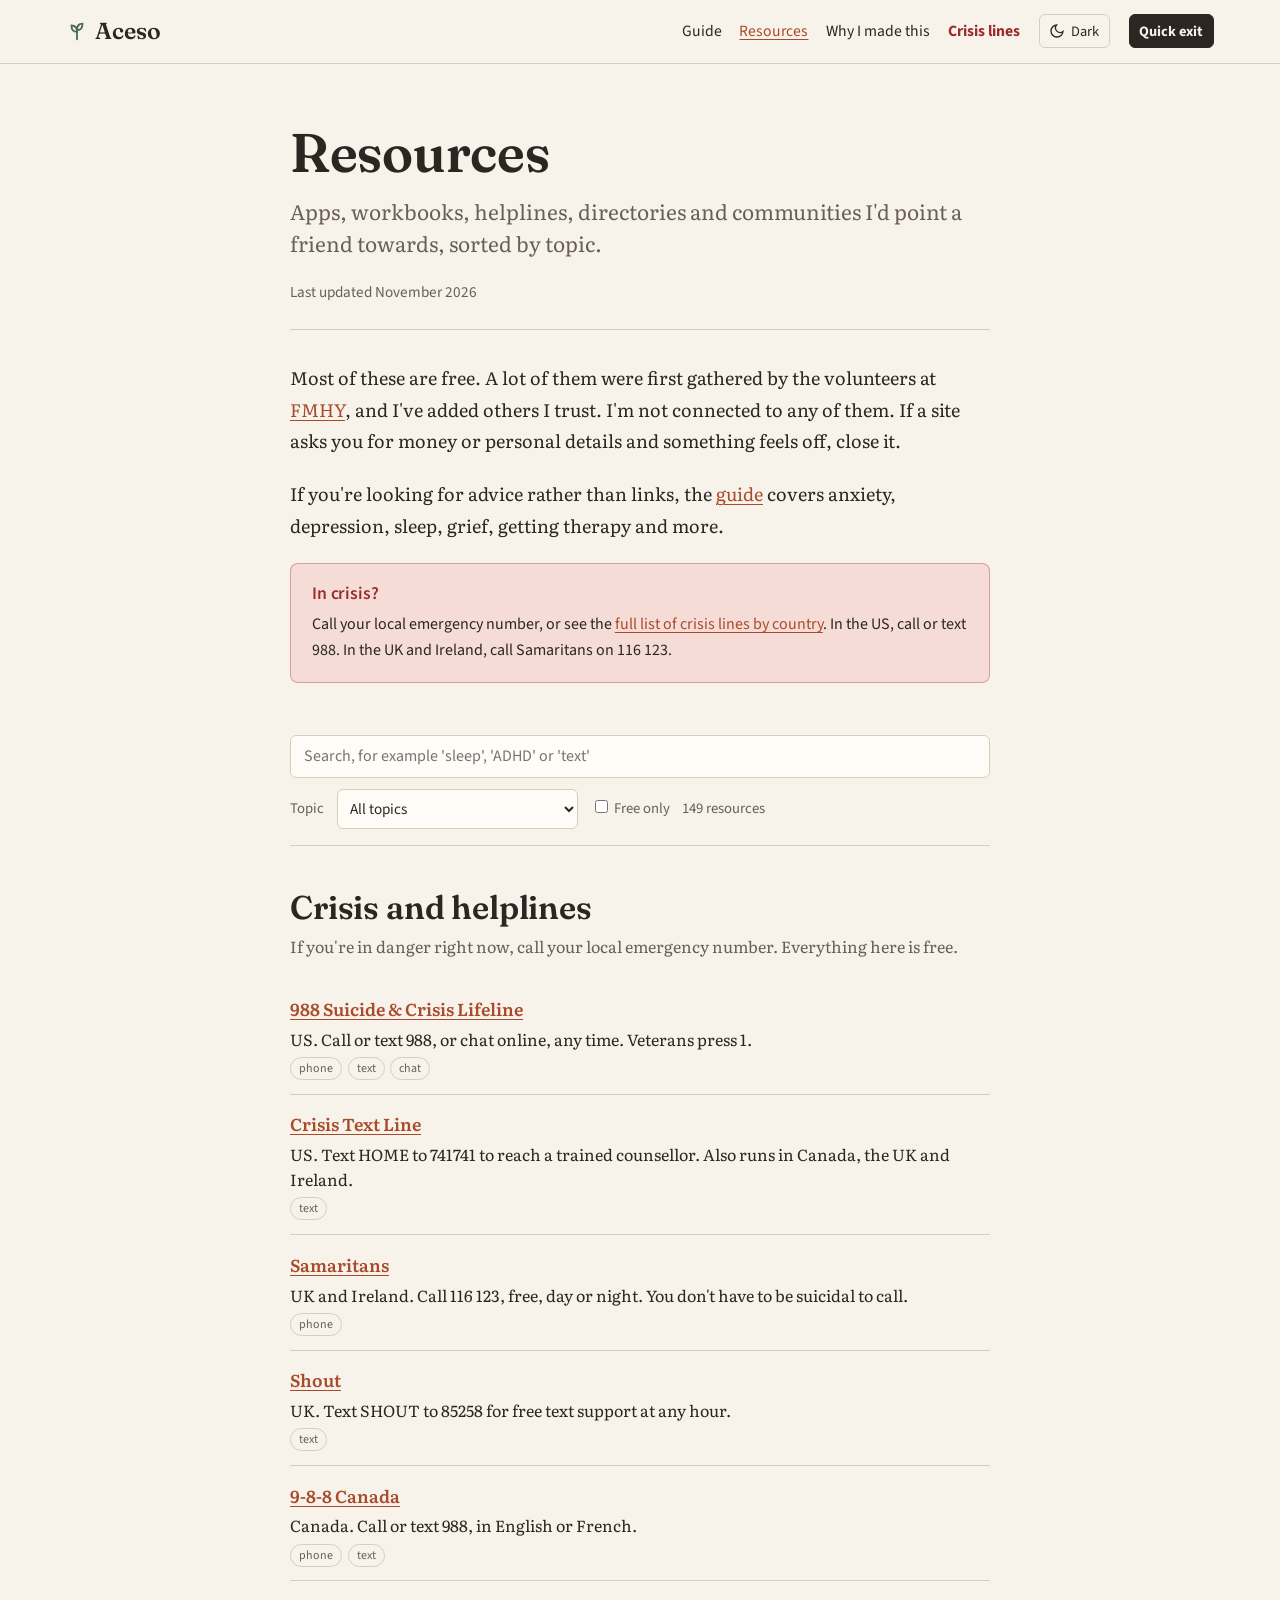
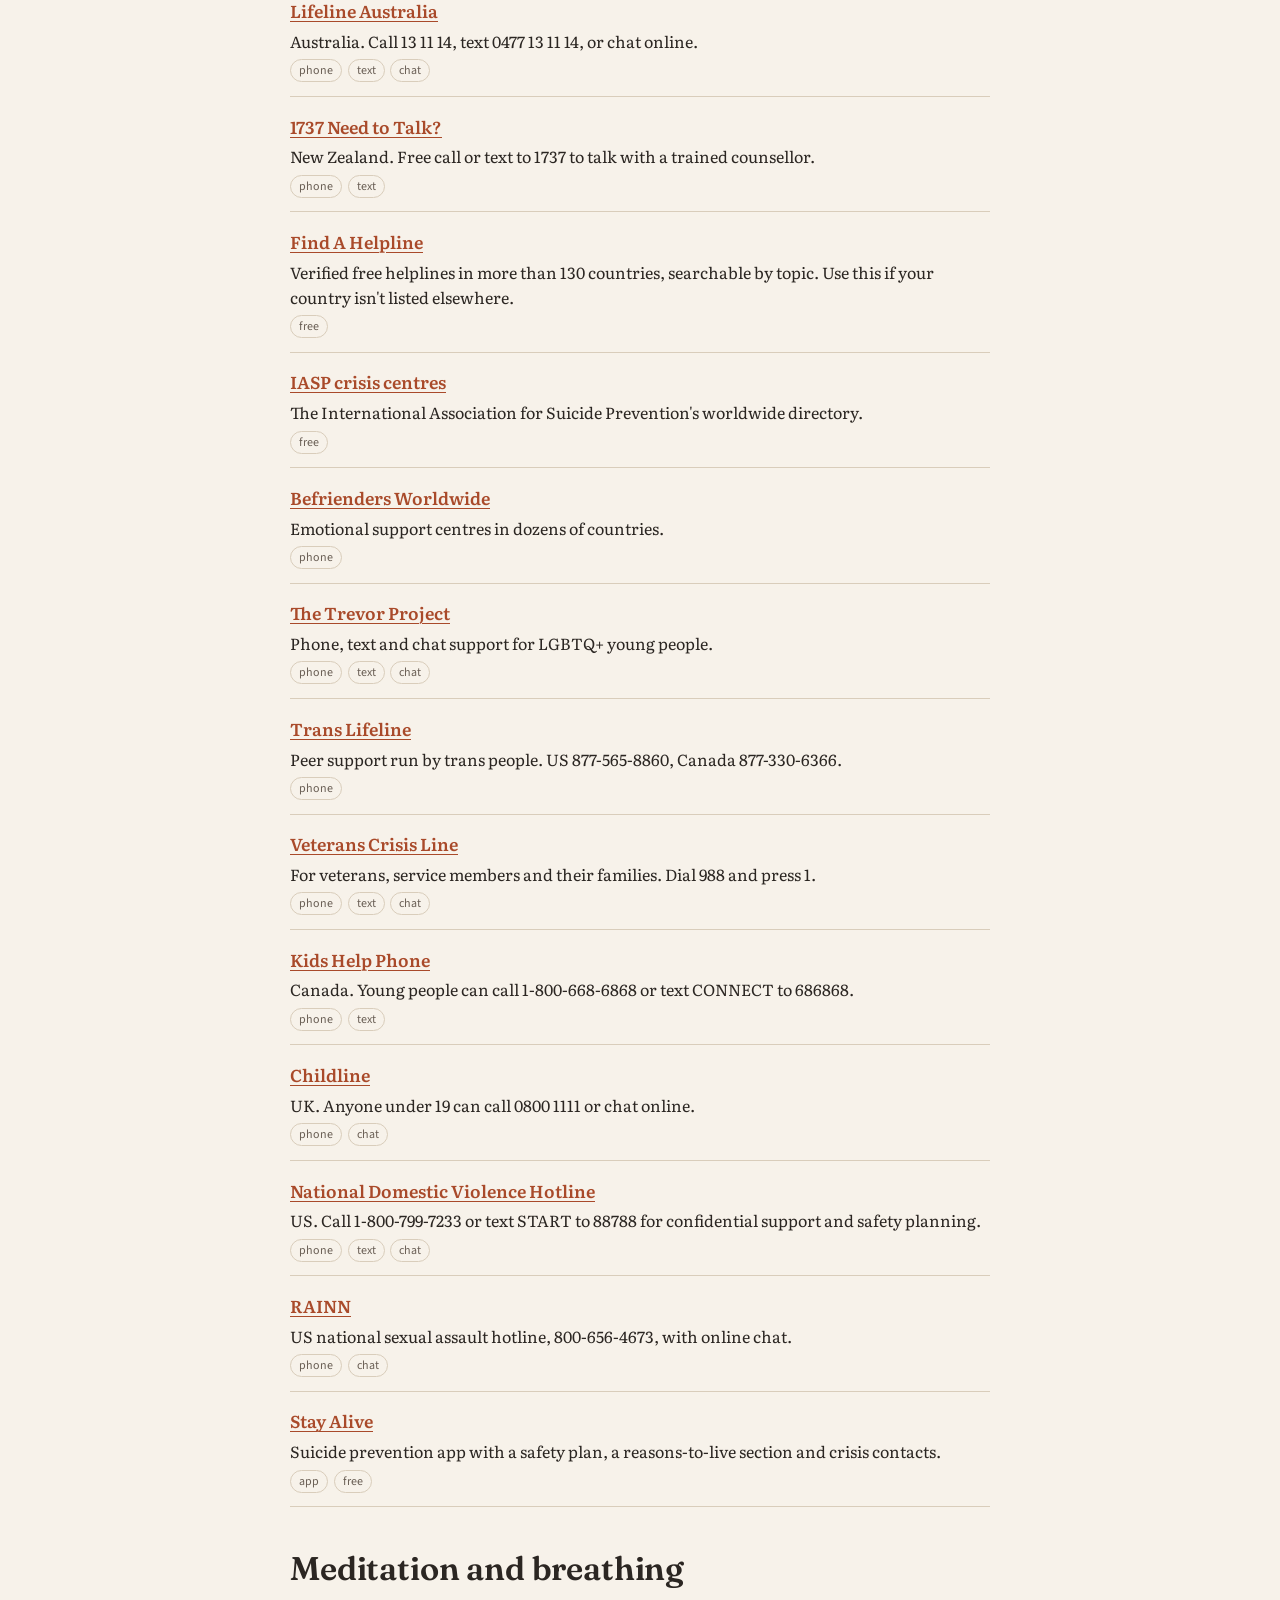
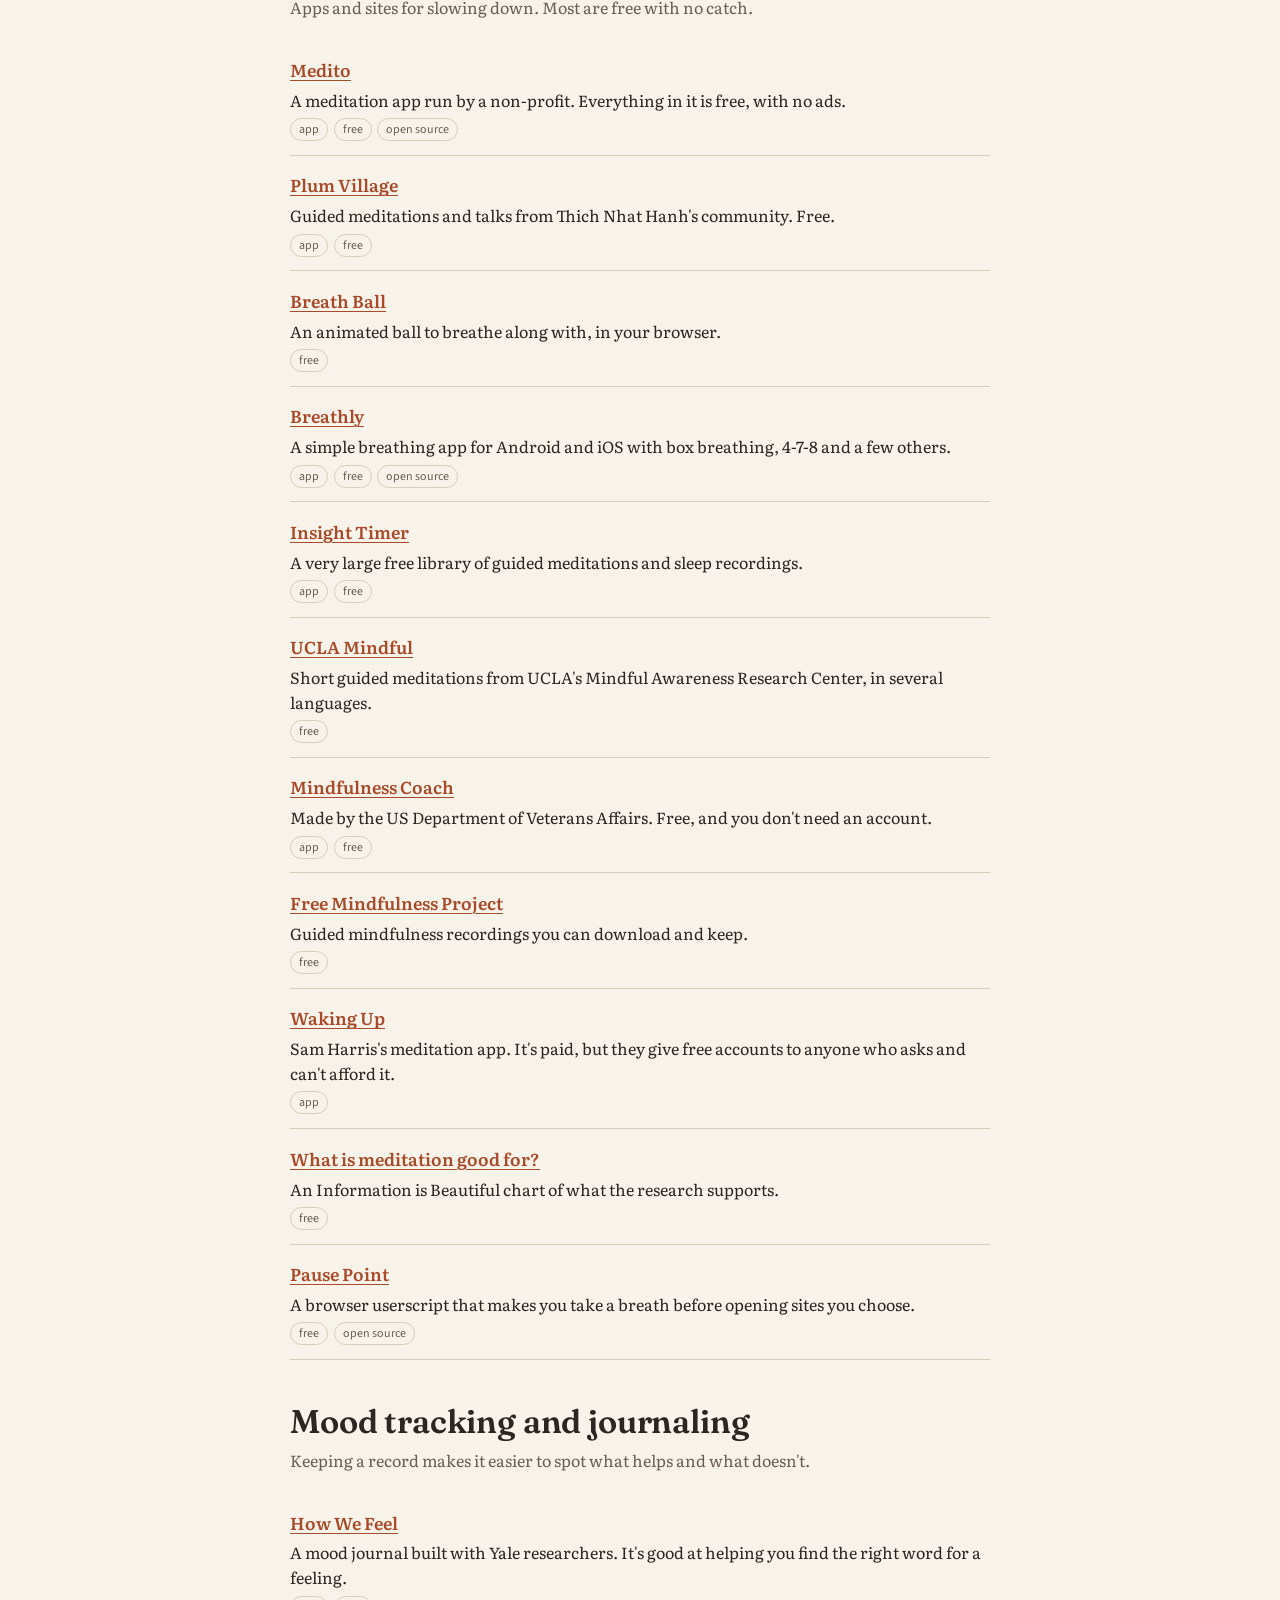
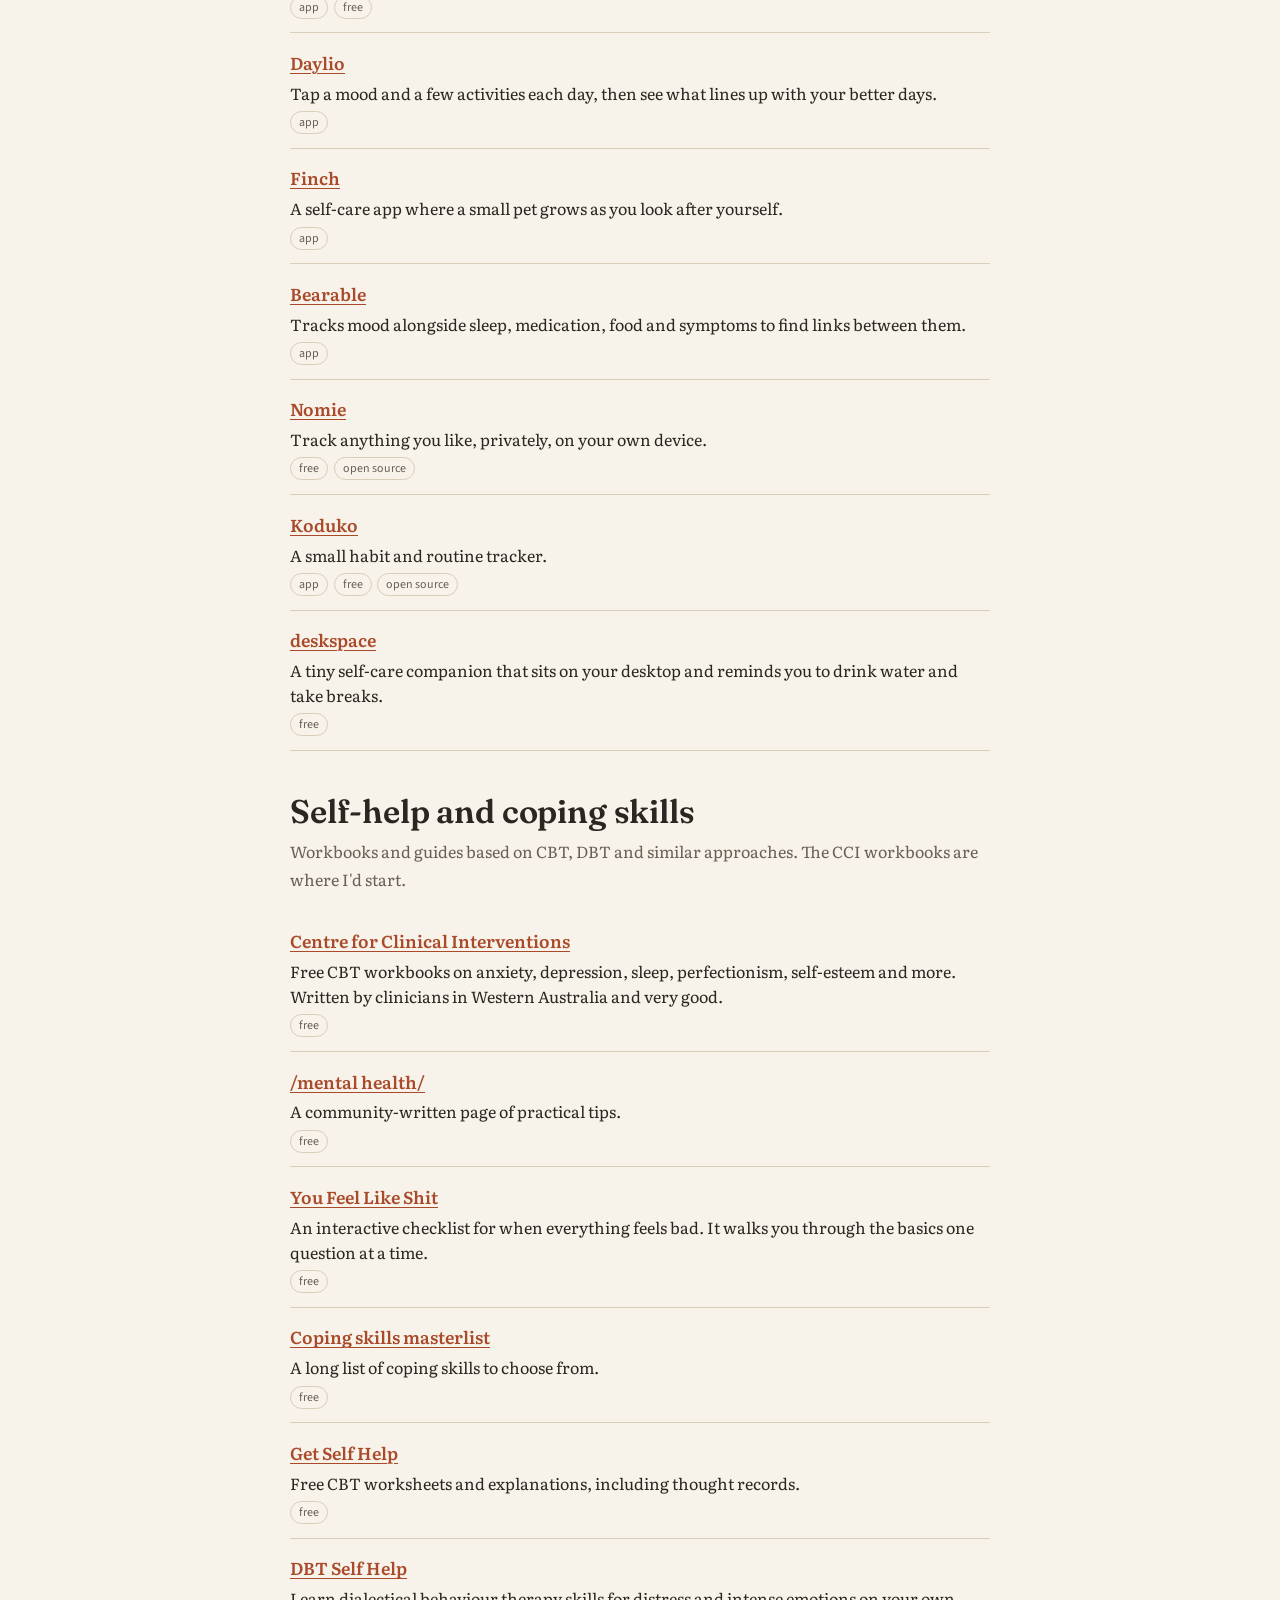
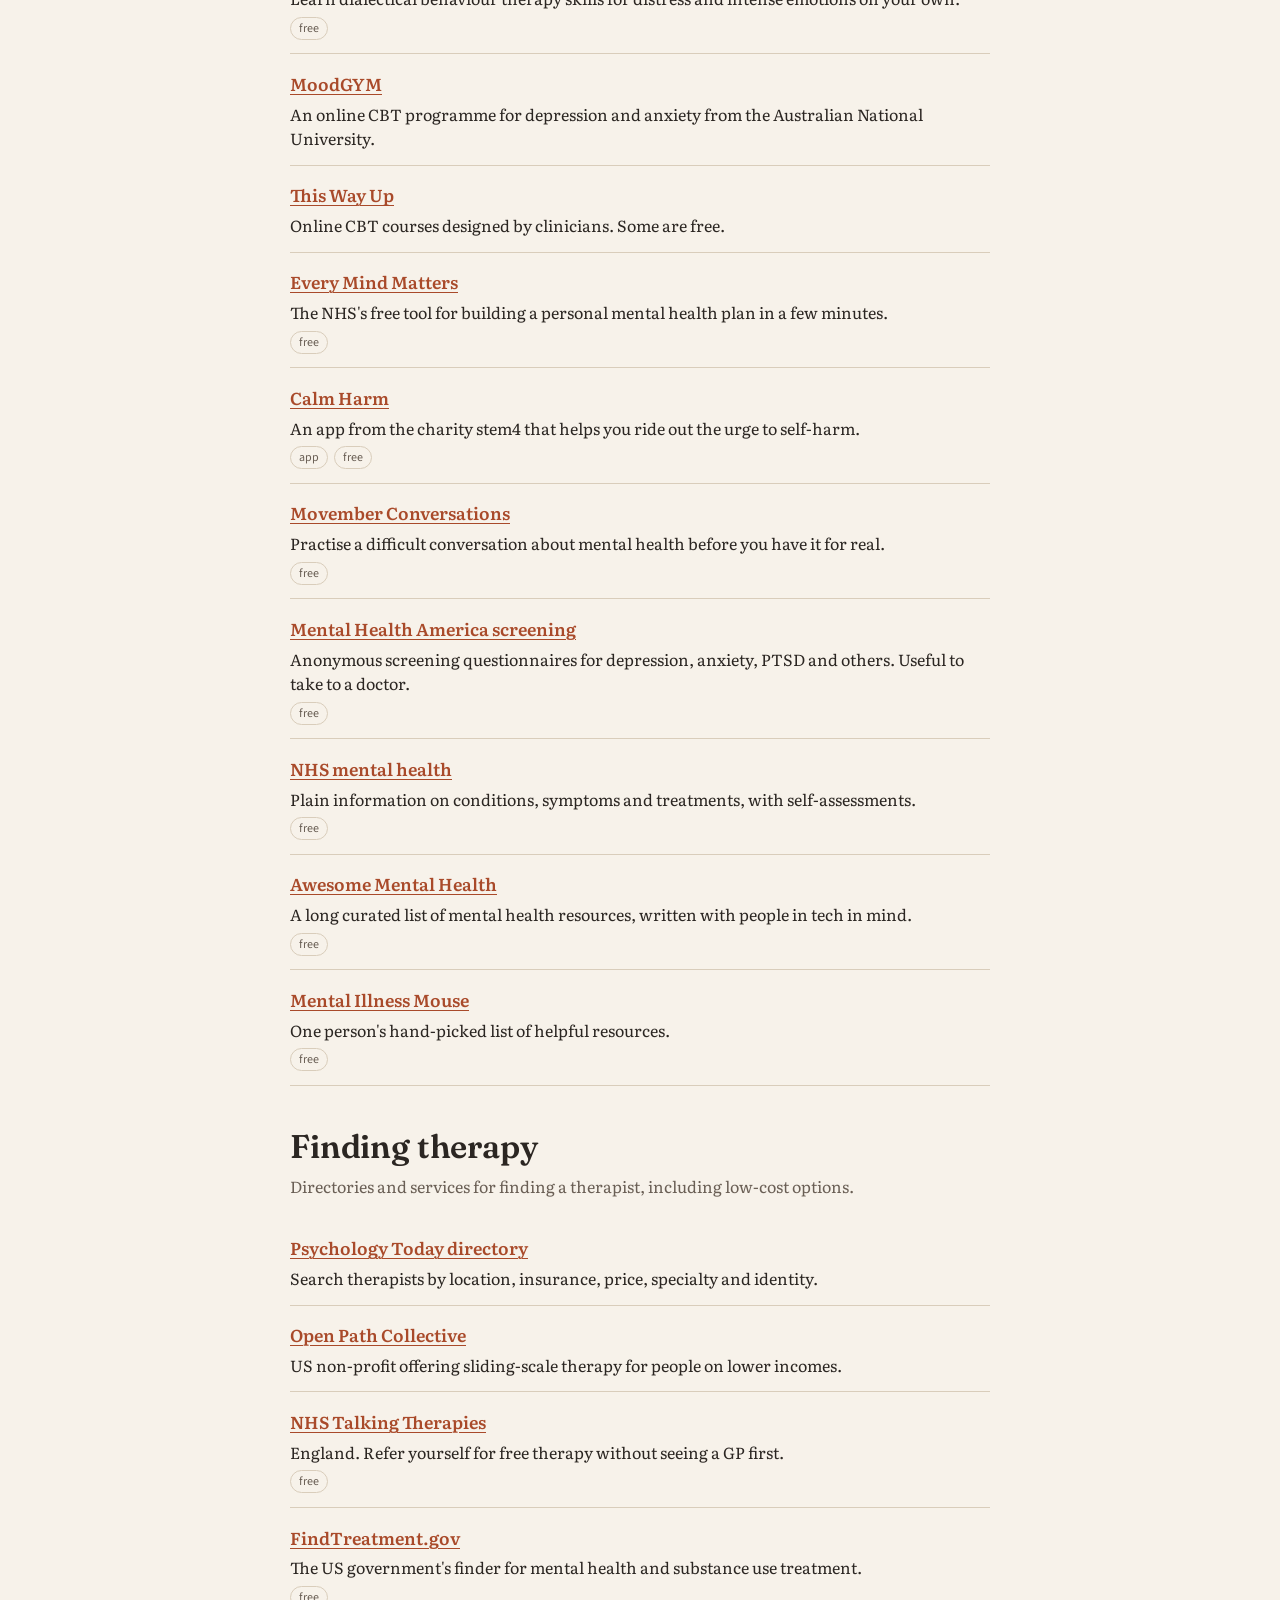
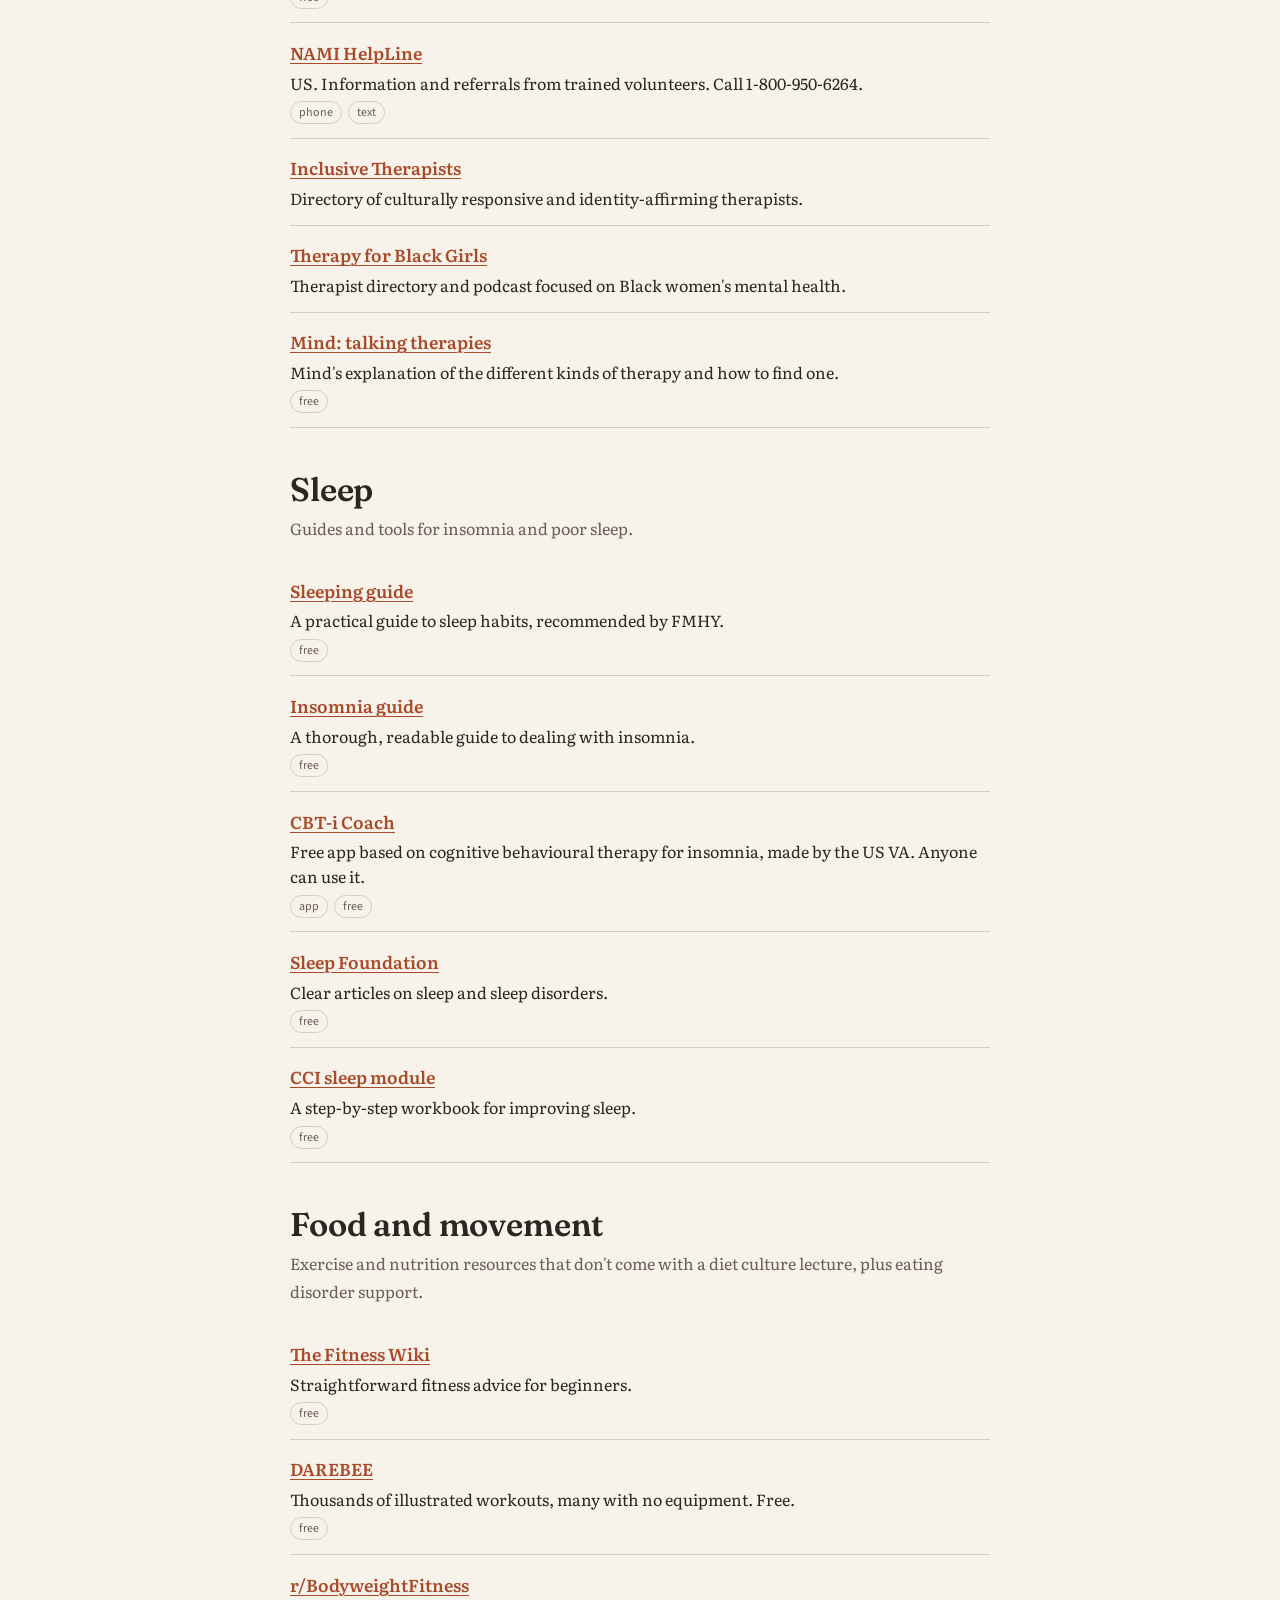
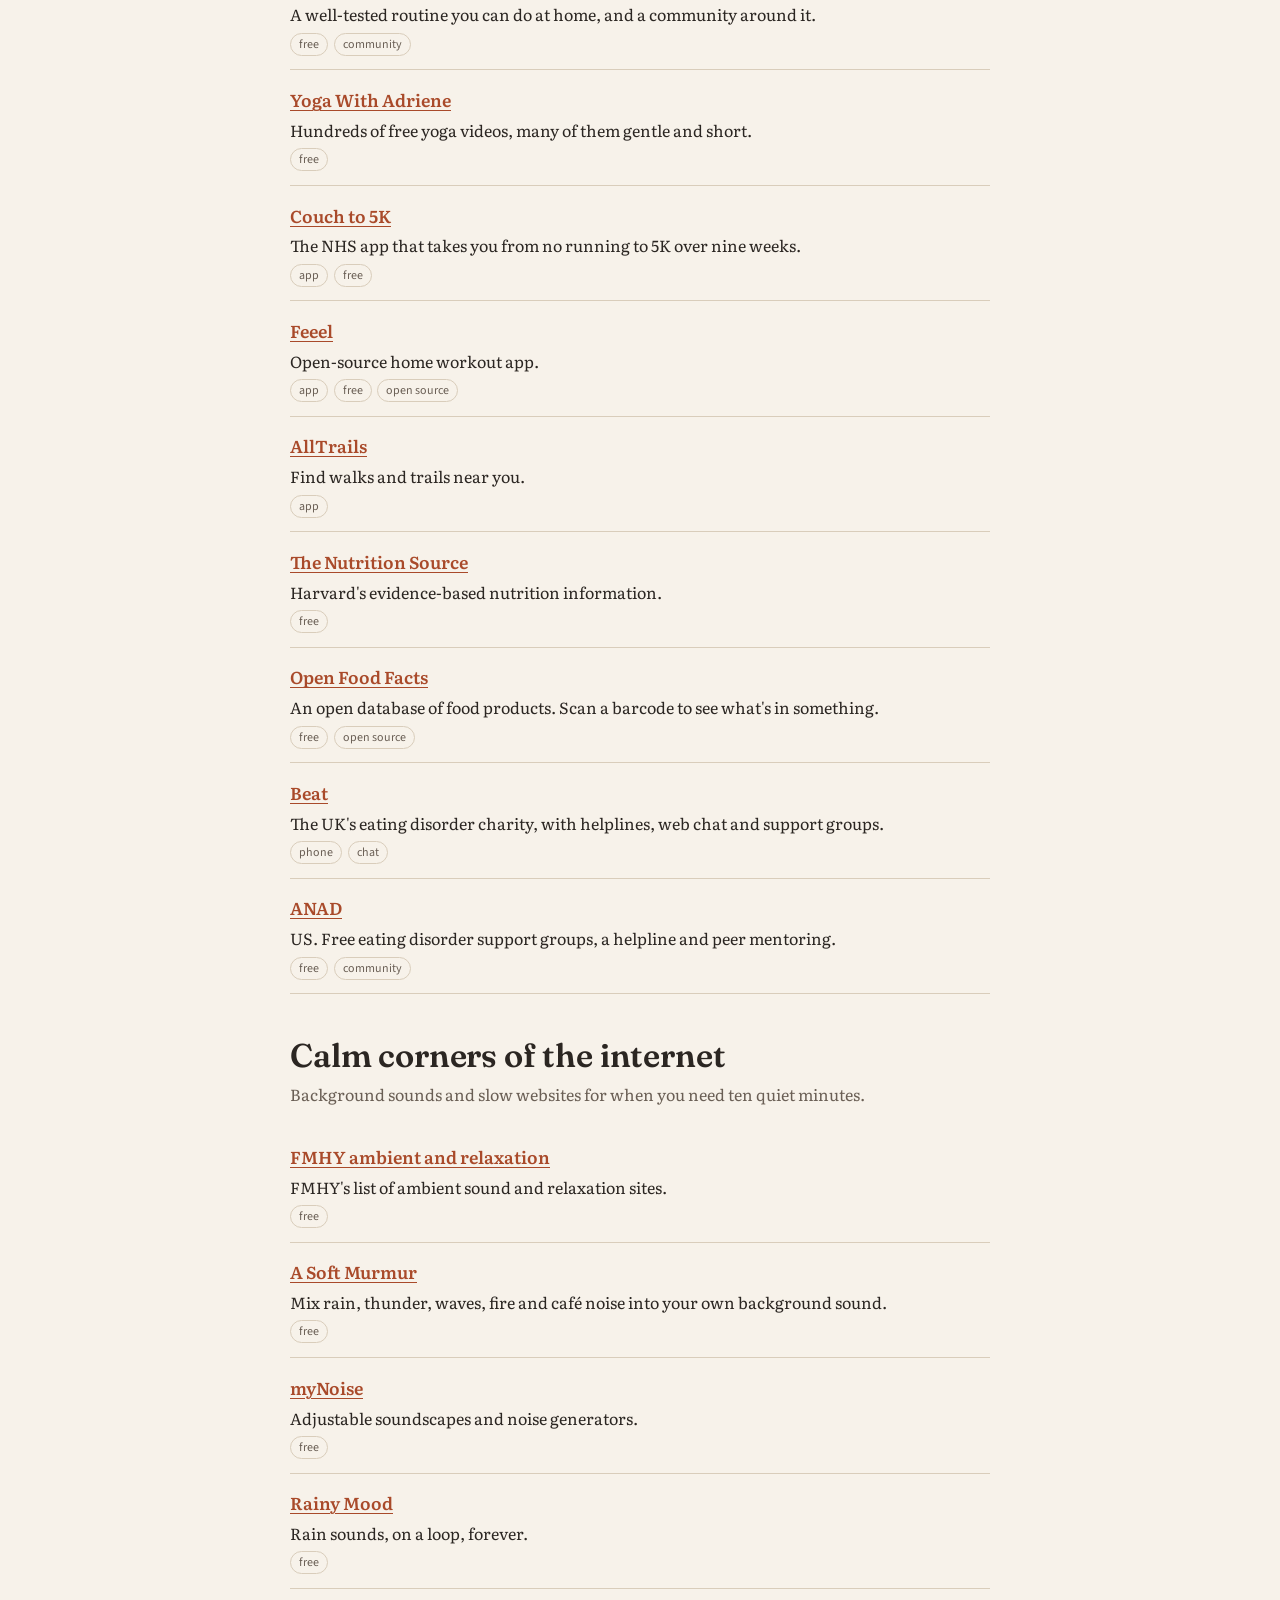
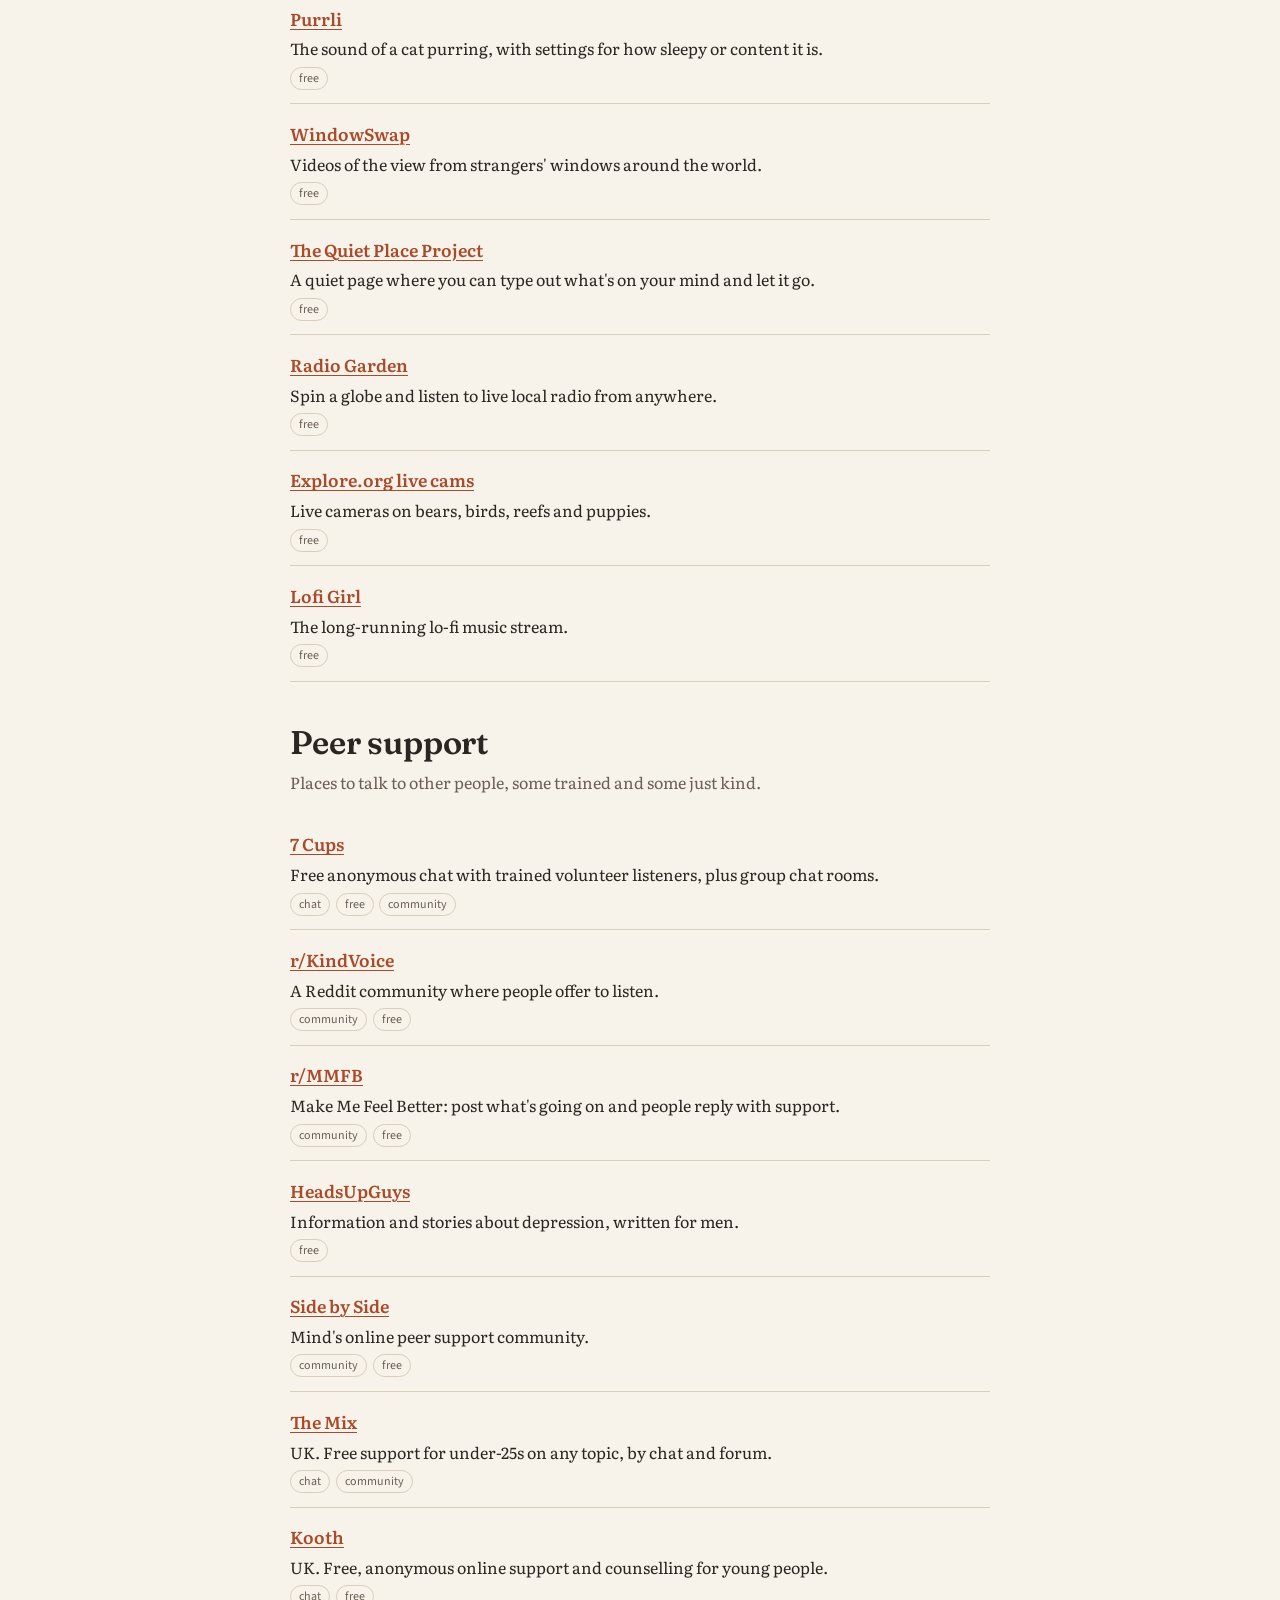
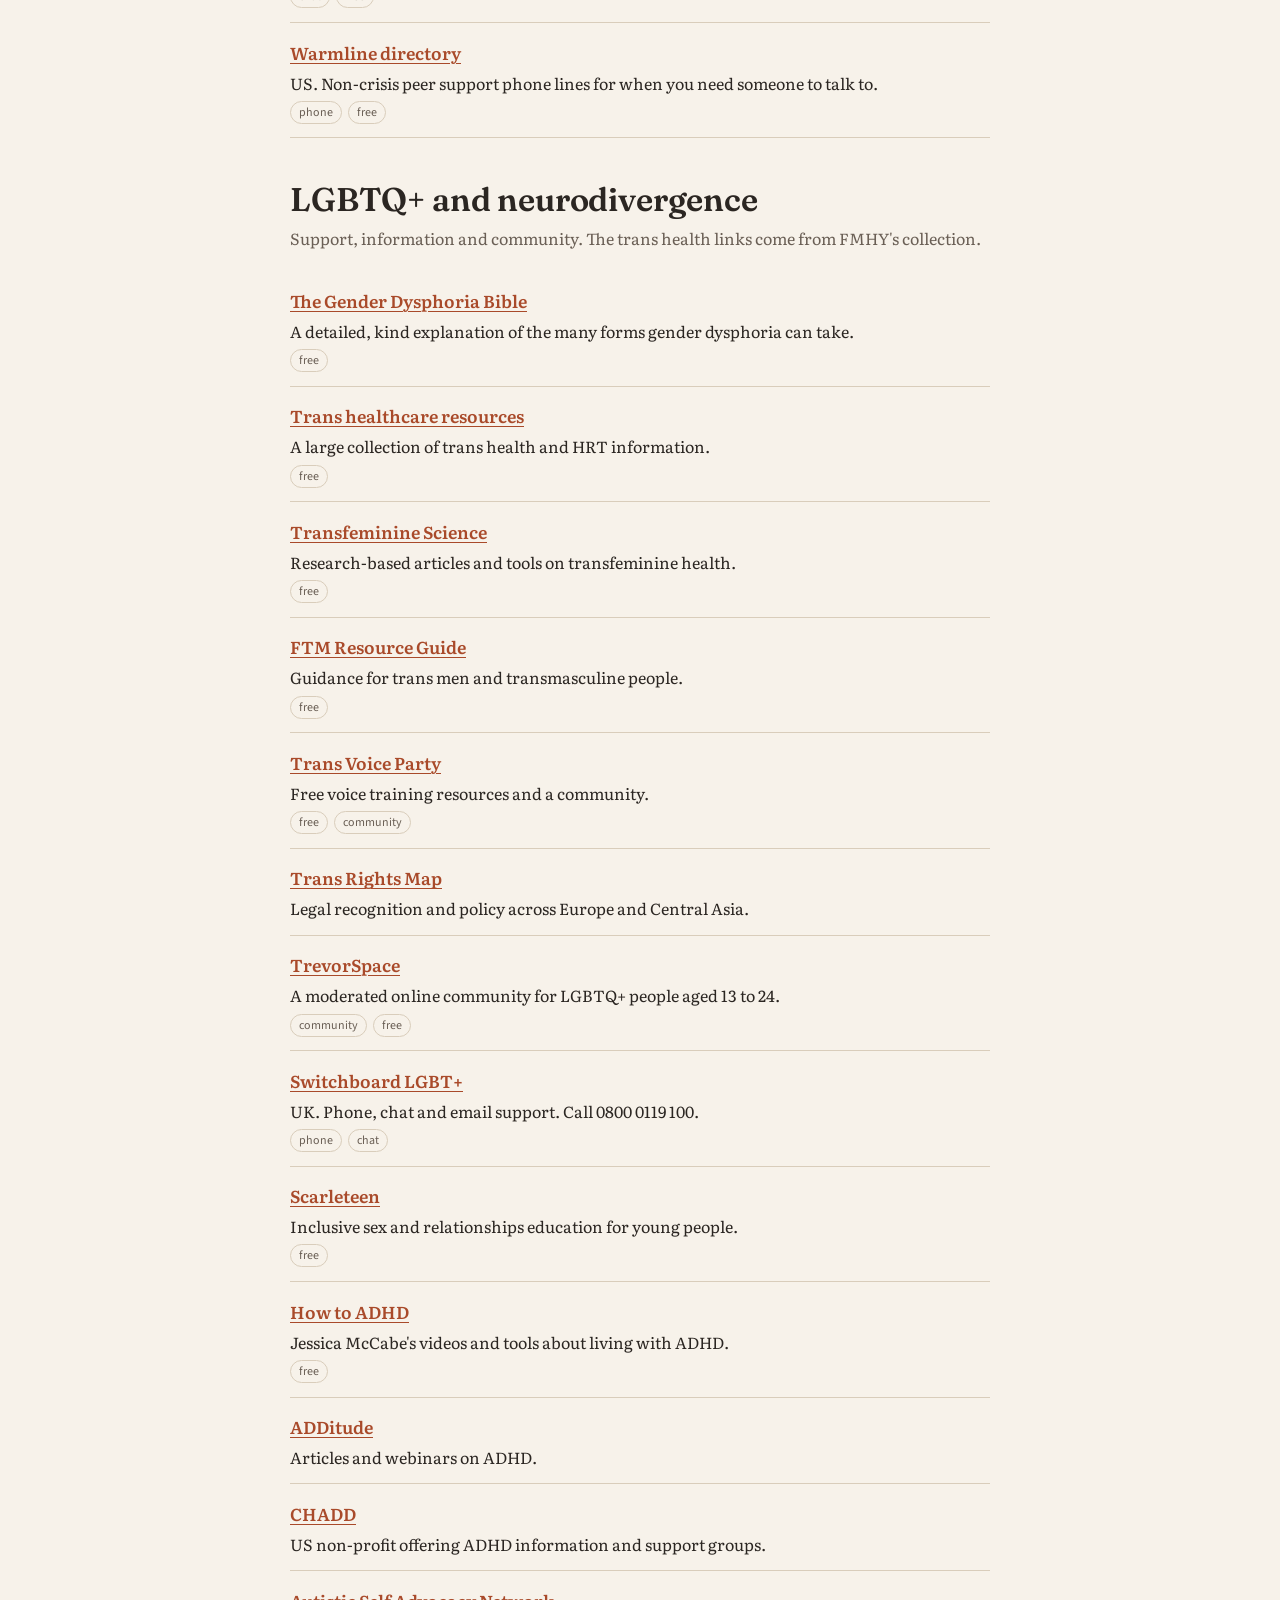
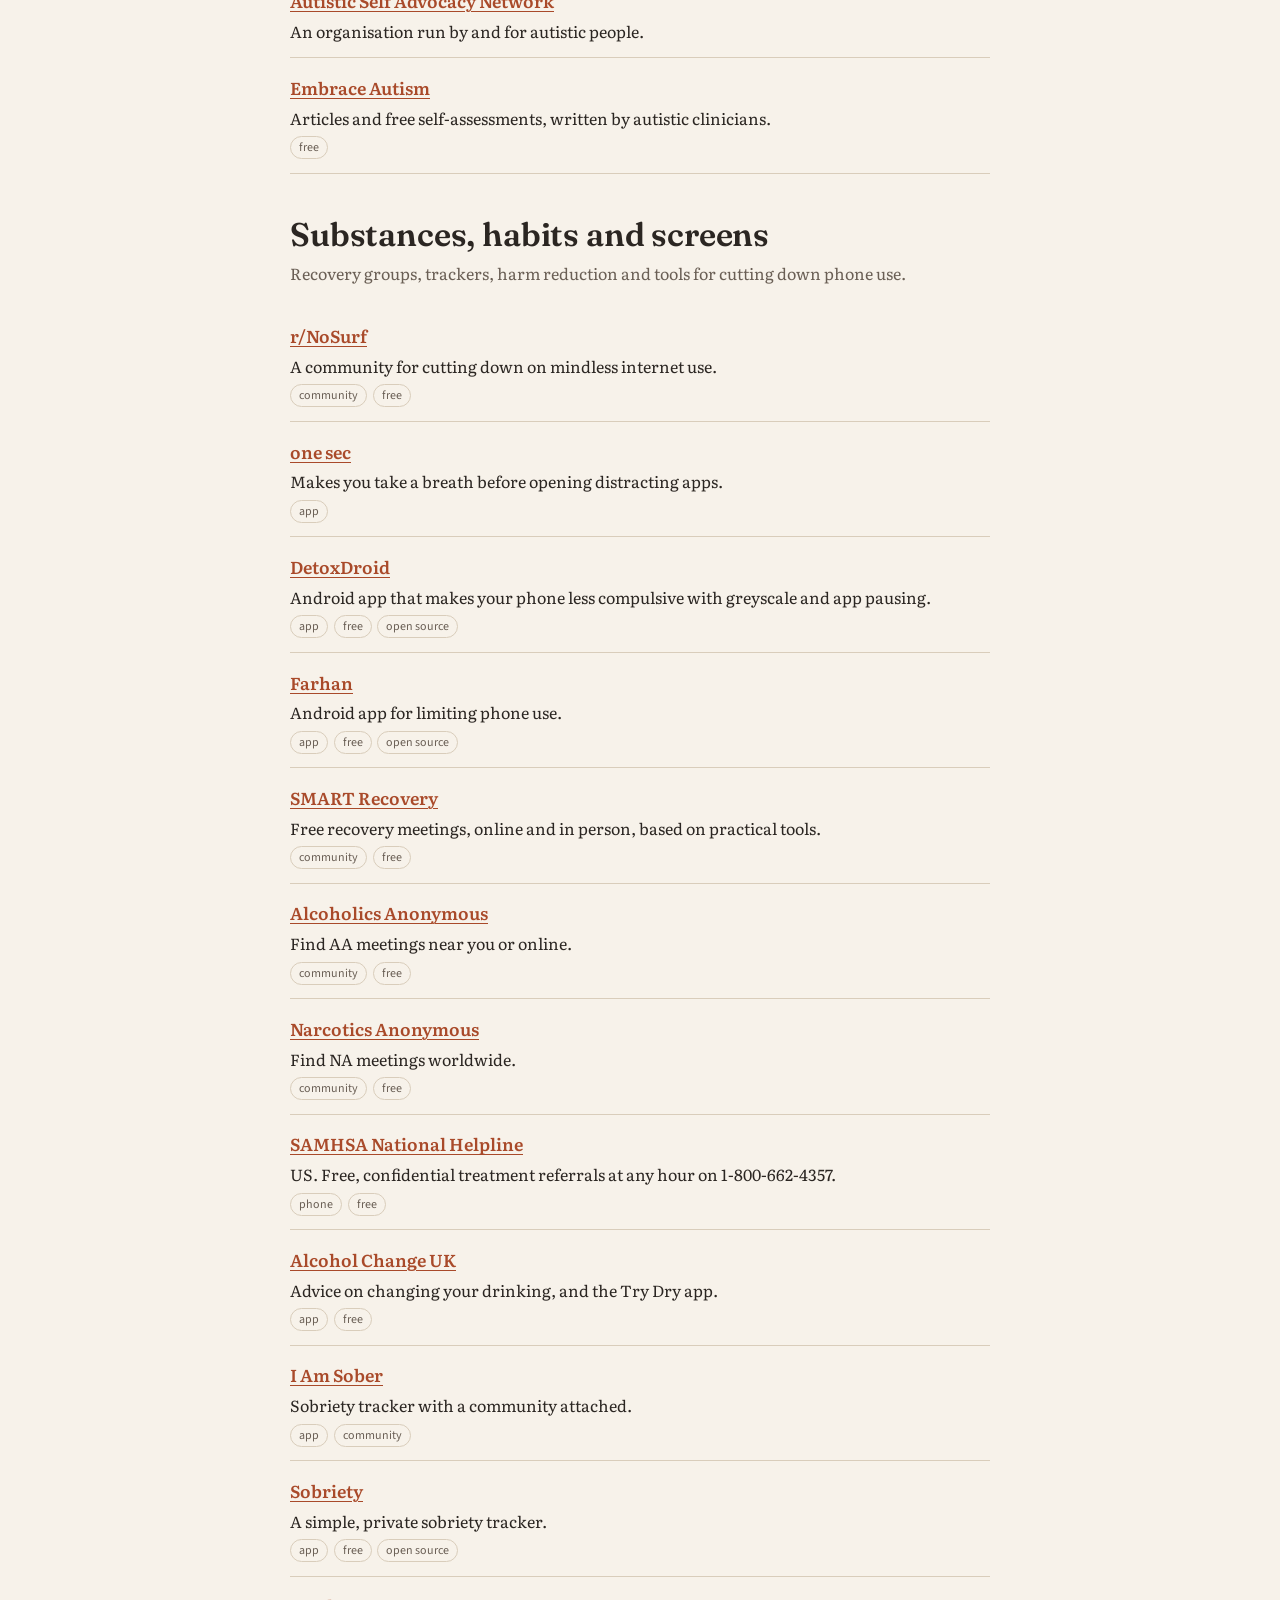
==== commit 16f4c601: "Expand the guide with detailed advice and sources, add essay page Each guide section now has step-by" ====
--- a/resources.html
+++ b/resources.html
@@ -23,6 +23,7 @@
     <nav class="site-nav" aria-label="Site">
       <a href="./">Guide</a>
       <a href="resources.html" aria-current="page">Resources</a>
+      <a href="why.html">Why I made this</a>
       <a class="crisis-link" href="./#crisis-lines">Crisis lines</a>
     </nav>
     <button class="icon-btn" id="themeToggle" type="button"><svg viewBox="0 0 24 24" fill="none" stroke="currentColor" stroke-width="2" aria-hidden="true"><path d="M21 12.8A9 9 0 1 1 11.2 3a7 7 0 0 0 9.8 9.8z"/></svg><span class="theme-label">Dark</span></button>
--- a/css/style.css
+++ b/css/style.css
@@ -202,3 +202,20 @@
   body { background: #fff; color: #000; }
   .plan textarea { border: 1px solid #000; min-height: 70px; }
 }
+
+/* citations and sources */
+sup.cite { font-family: "Source Sans 3", system-ui, sans-serif; font-size: .68em; line-height: 0; margin-left: .1em; }
+sup.cite a { text-decoration: none; padding: 0 .1em; }
+sup.cite a:hover { text-decoration: underline; }
+ol.refs { font-family: "Source Sans 3", system-ui, sans-serif; font-size: .92rem; line-height: 1.5; color: var(--muted); padding-left: 1.8em; }
+ol.refs li { margin-bottom: .6em; scroll-margin-top: 90px; }
+ol.refs li:target { color: var(--text); background: var(--accent-soft); border-radius: 4px; }
+
+/* essay page */
+.epigraph { margin: 0 0 2.4rem; padding: 0; border: 0; font-style: italic; color: var(--muted); text-align: right; }
+.epigraph p { margin: 0 0 .2rem; font-size: 1.1rem; }
+.epigraph cite { font-style: normal; font-family: "Source Sans 3", system-ui, sans-serif; font-size: .9rem; }
+.pull { font-family: "Fraunces", Georgia, serif; font-variation-settings: "SOFT" 60; font-size: 1.45rem; line-height: 1.4; color: var(--text); border: 0; border-top: 1px solid var(--rule); border-bottom: 1px solid var(--rule); padding: 1.2rem 0; margin: 2.2rem 0; font-style: normal; }
+.pull cite { display: block; margin-top: .5rem; font-family: "Source Sans 3", system-ui, sans-serif; font-size: .9rem; color: var(--muted); font-style: normal; }
+.aside { font-size: .95rem; color: var(--muted); border-left: 2px solid var(--rule); padding-left: 1rem; margin: 1.6rem 0; }
+.dropcap::first-letter { font-family: "Fraunces", Georgia, serif; float: left; font-size: 3.6em; line-height: .85; padding: .08em .1em 0 0; color: var(--accent); }
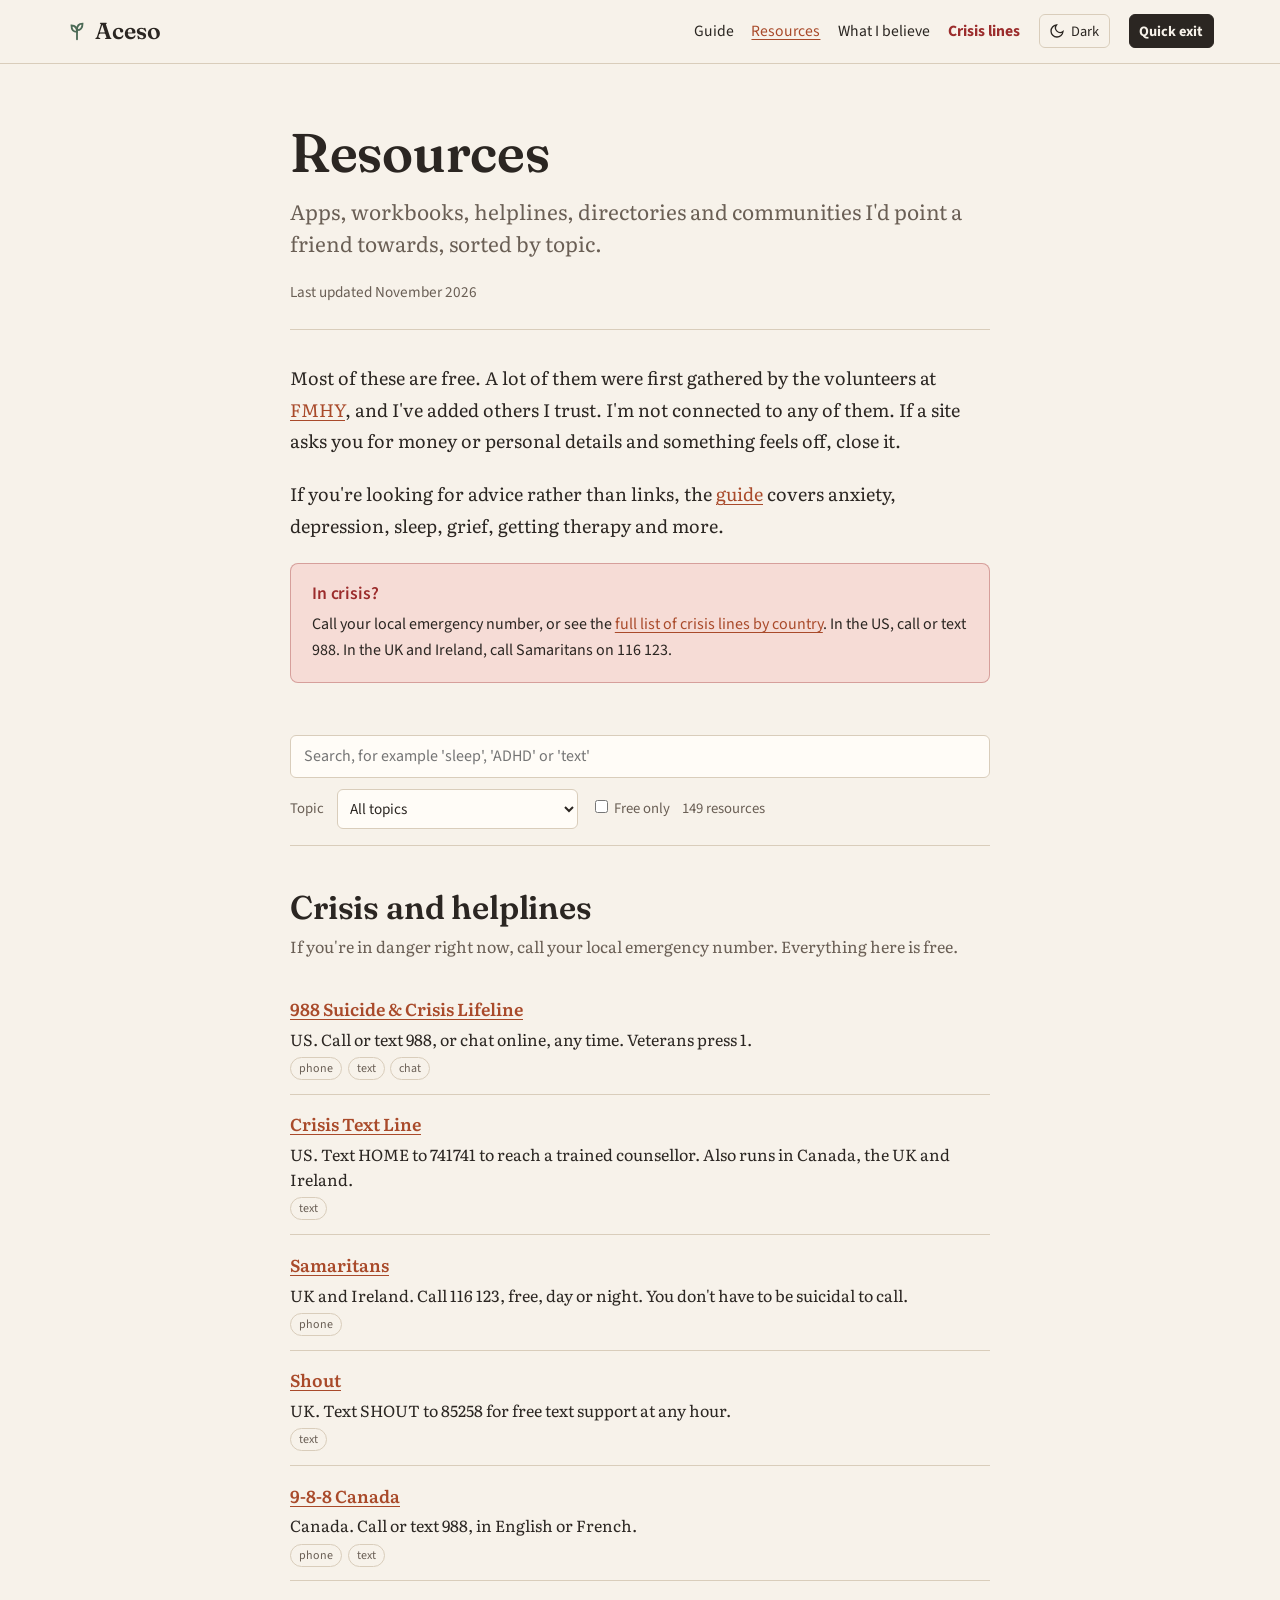
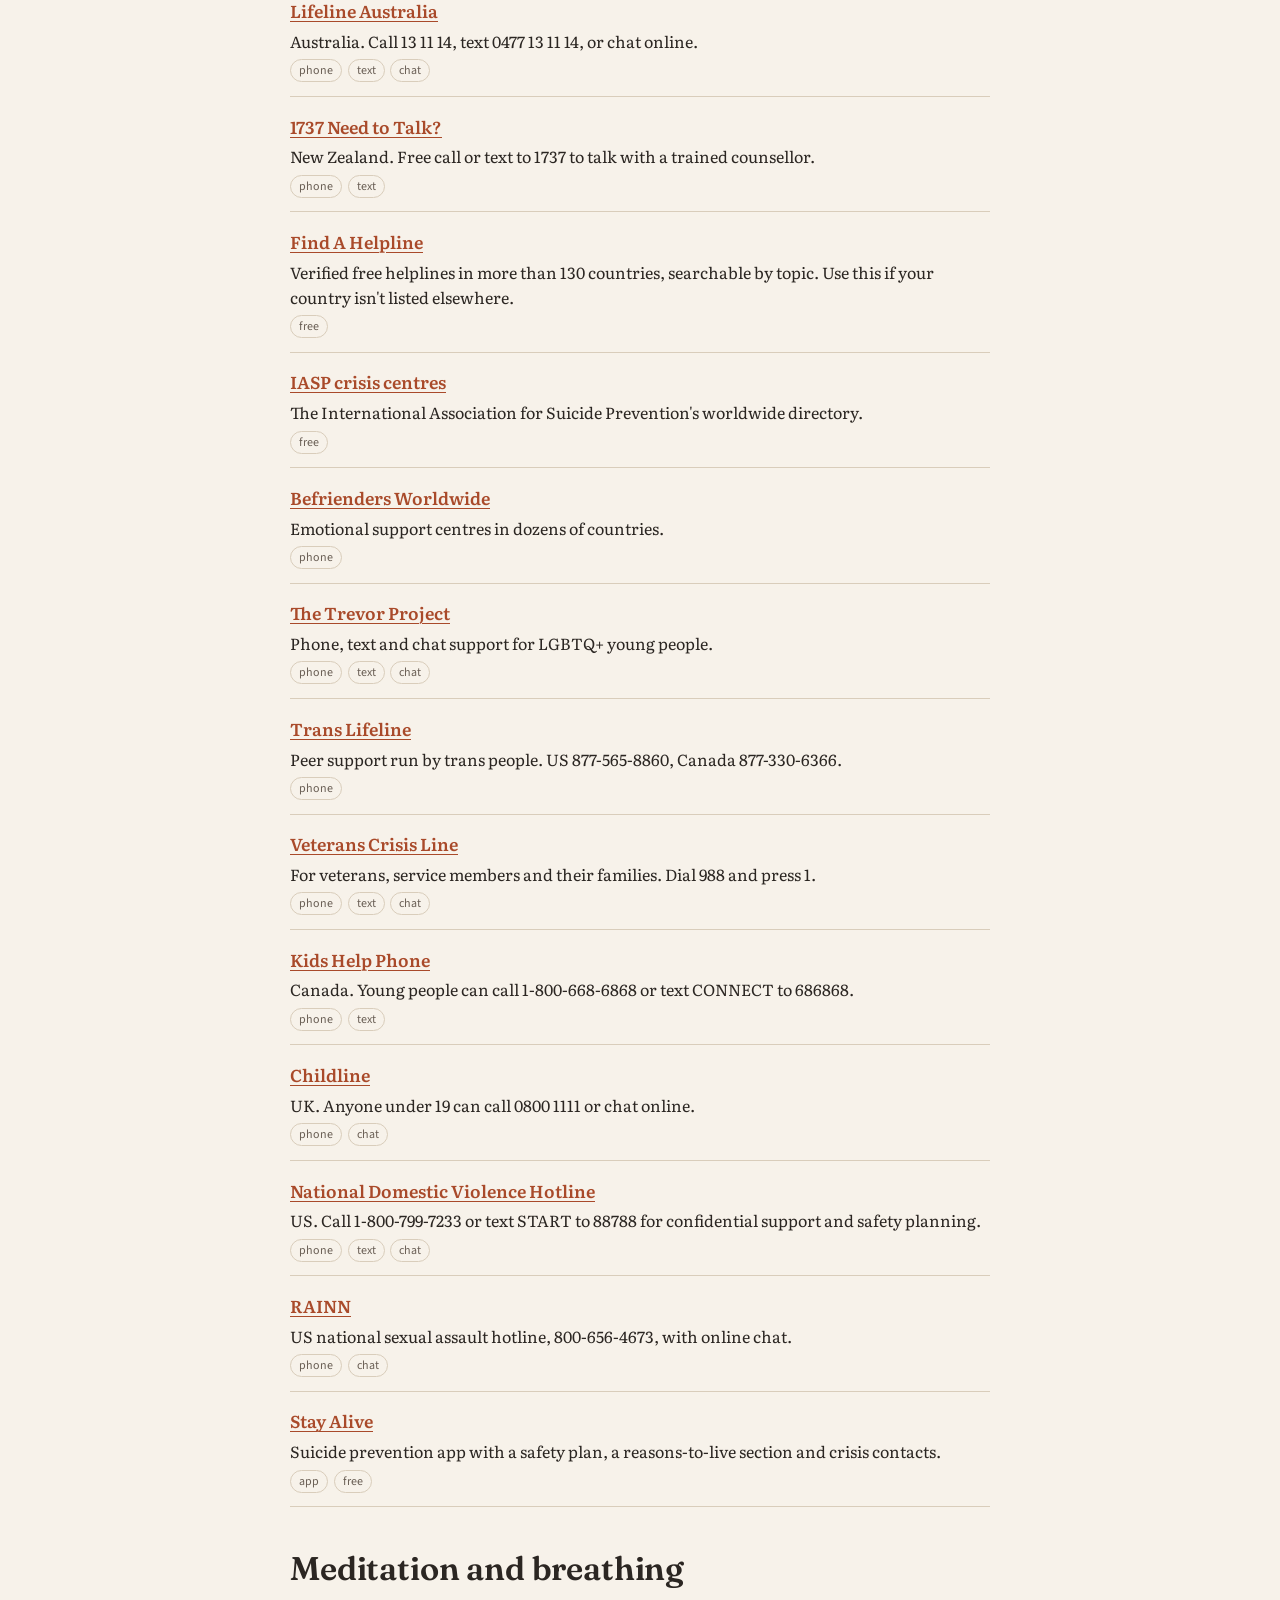
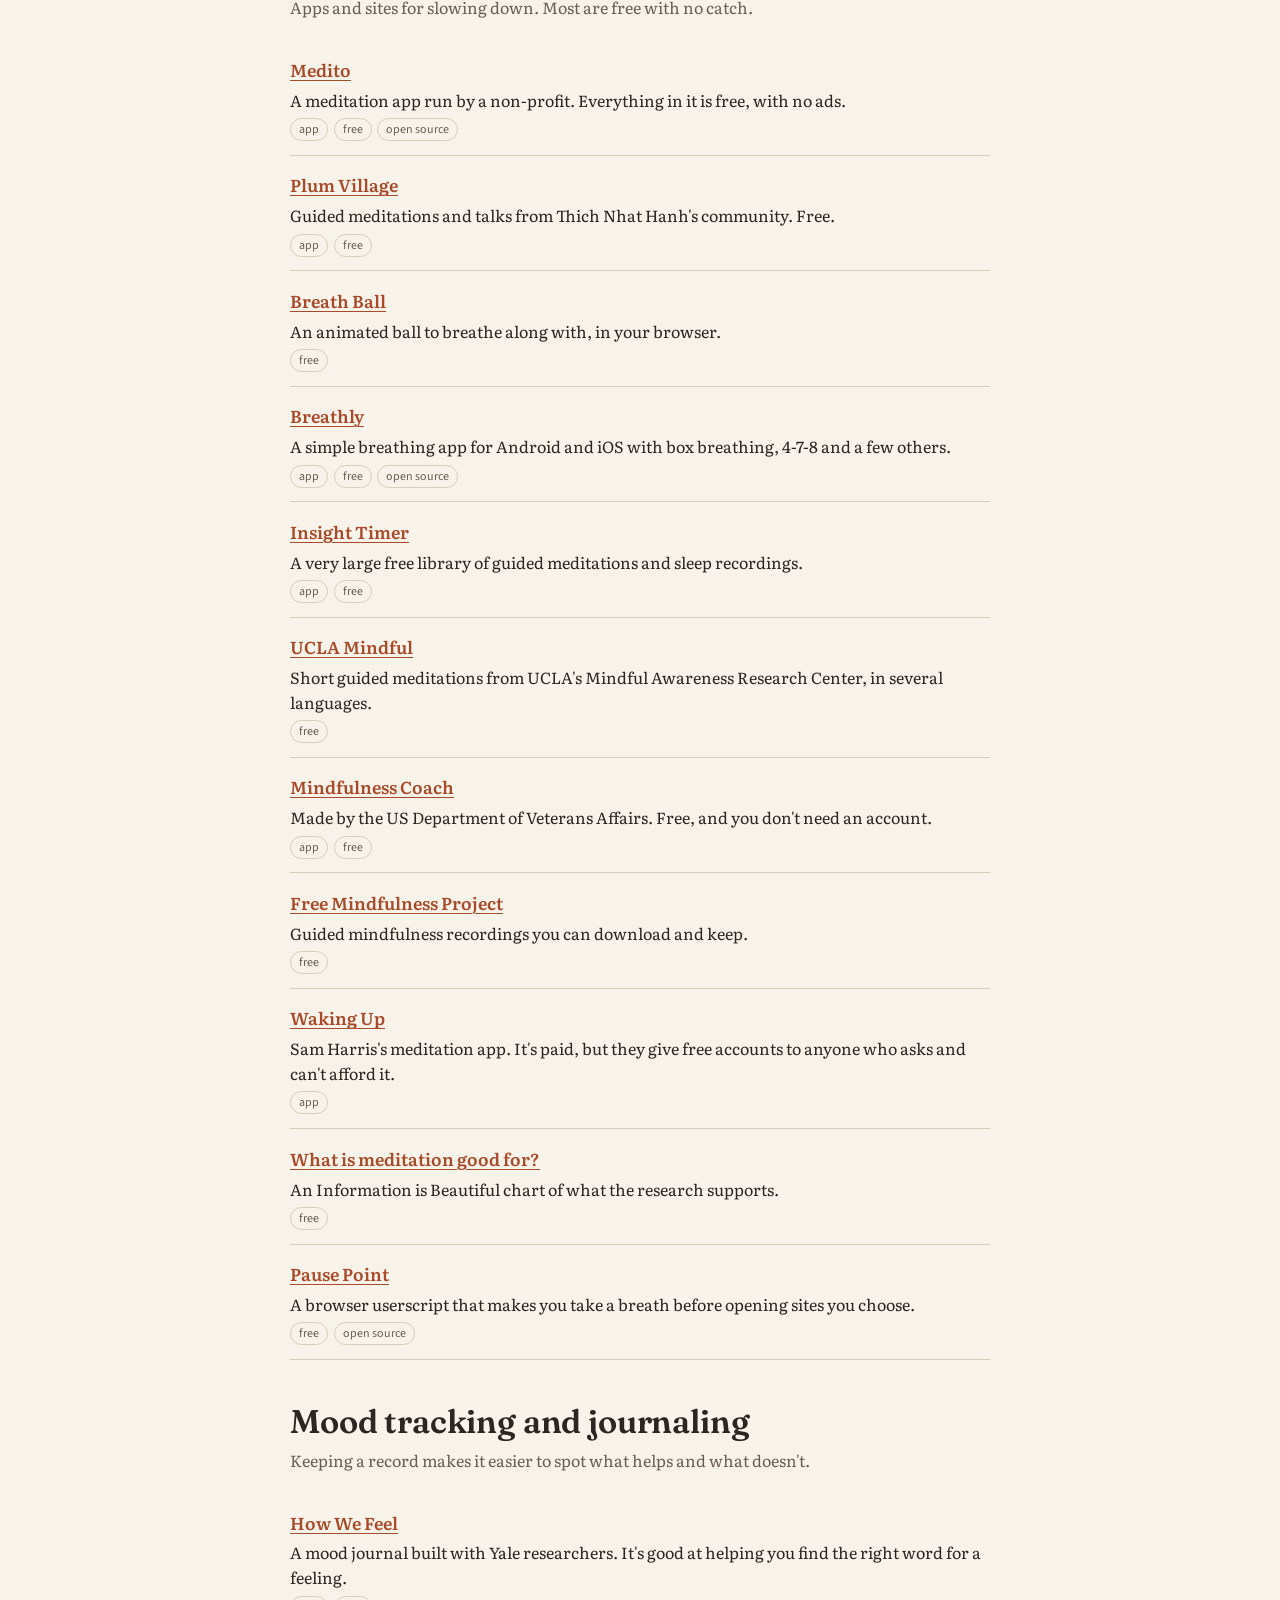
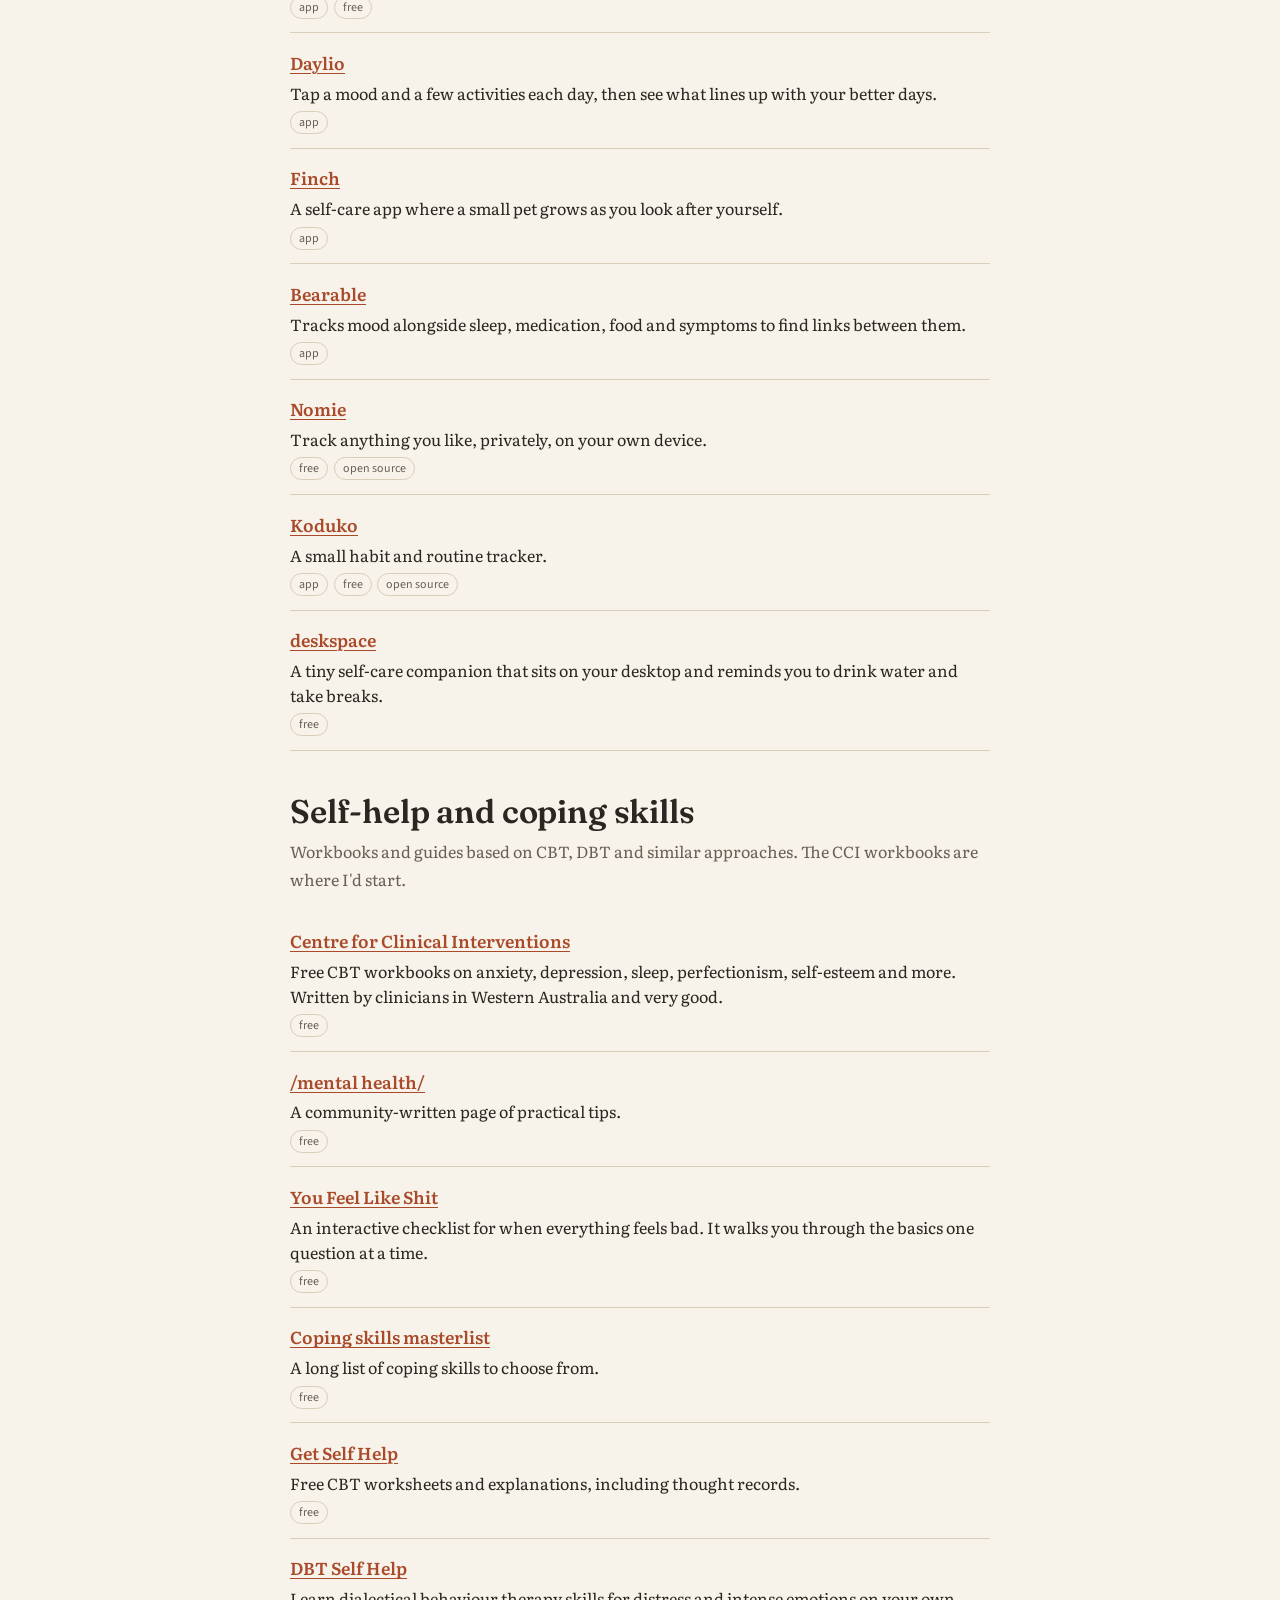
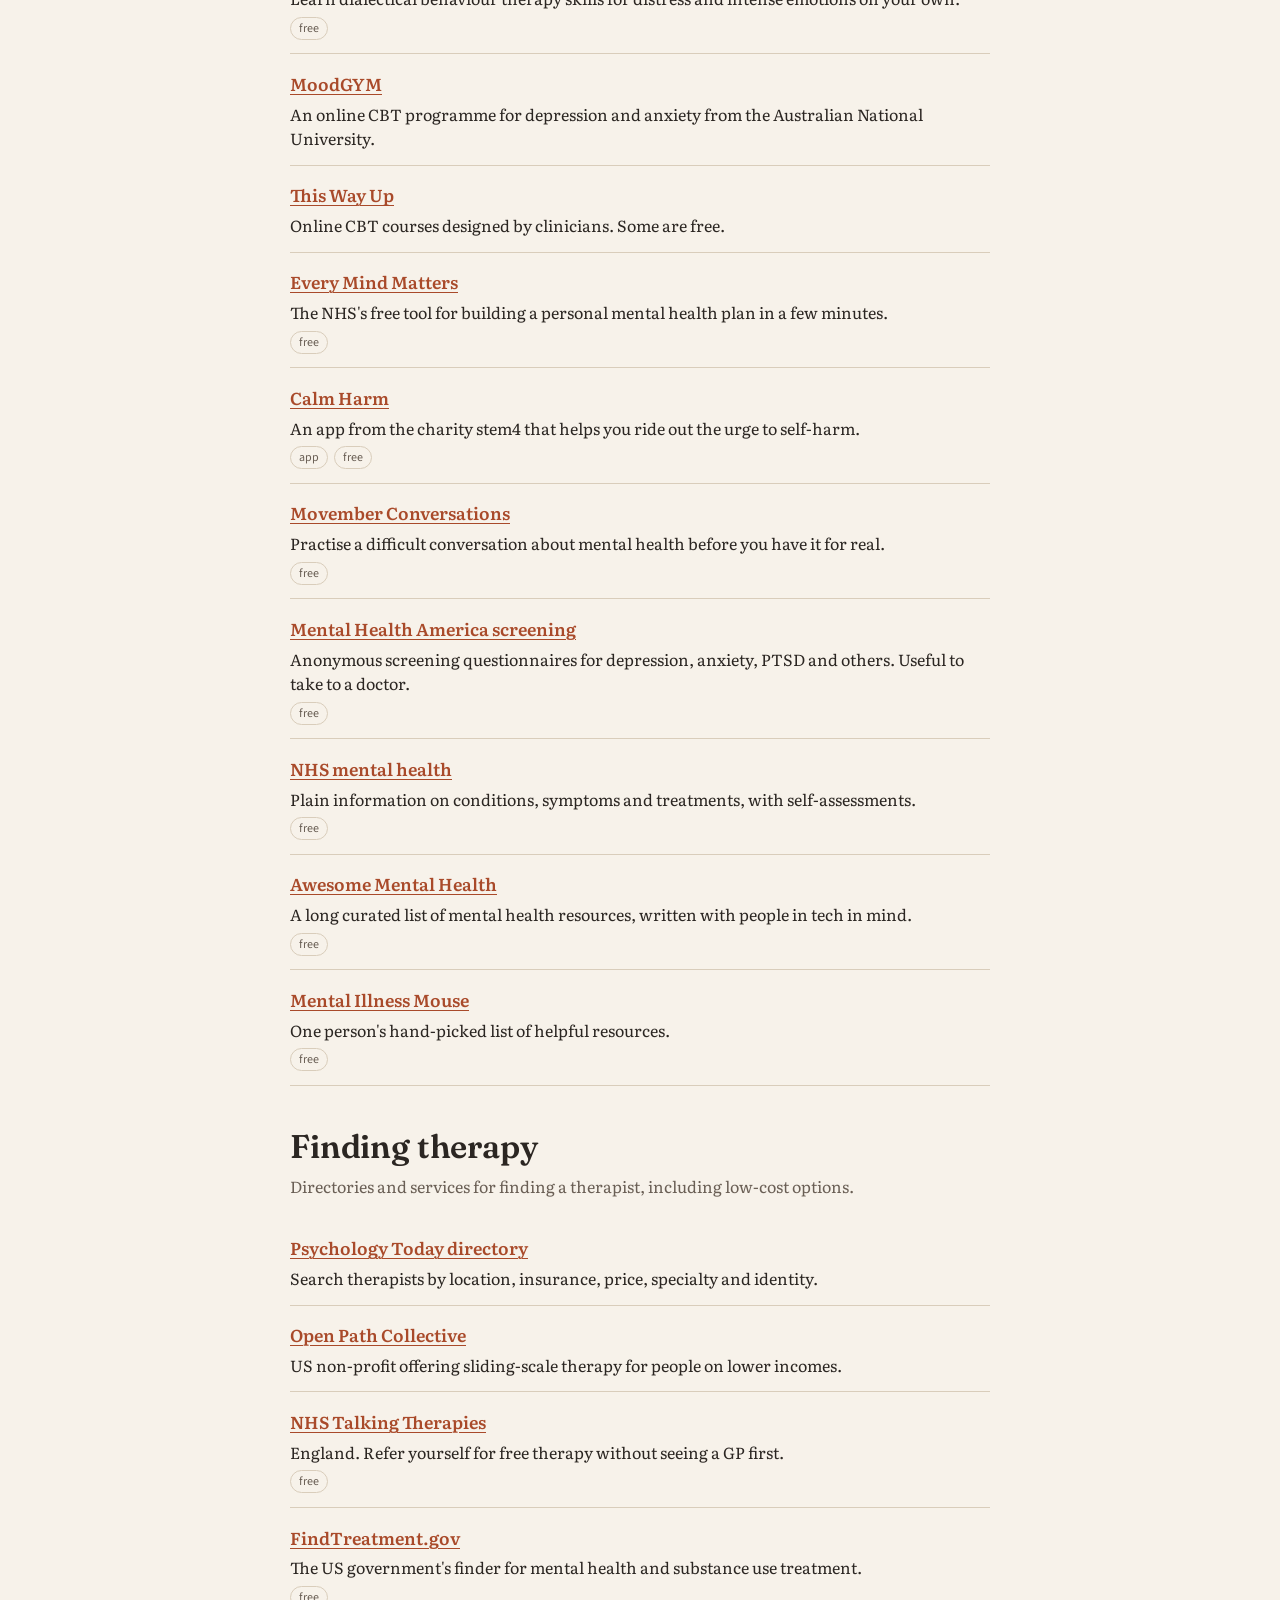
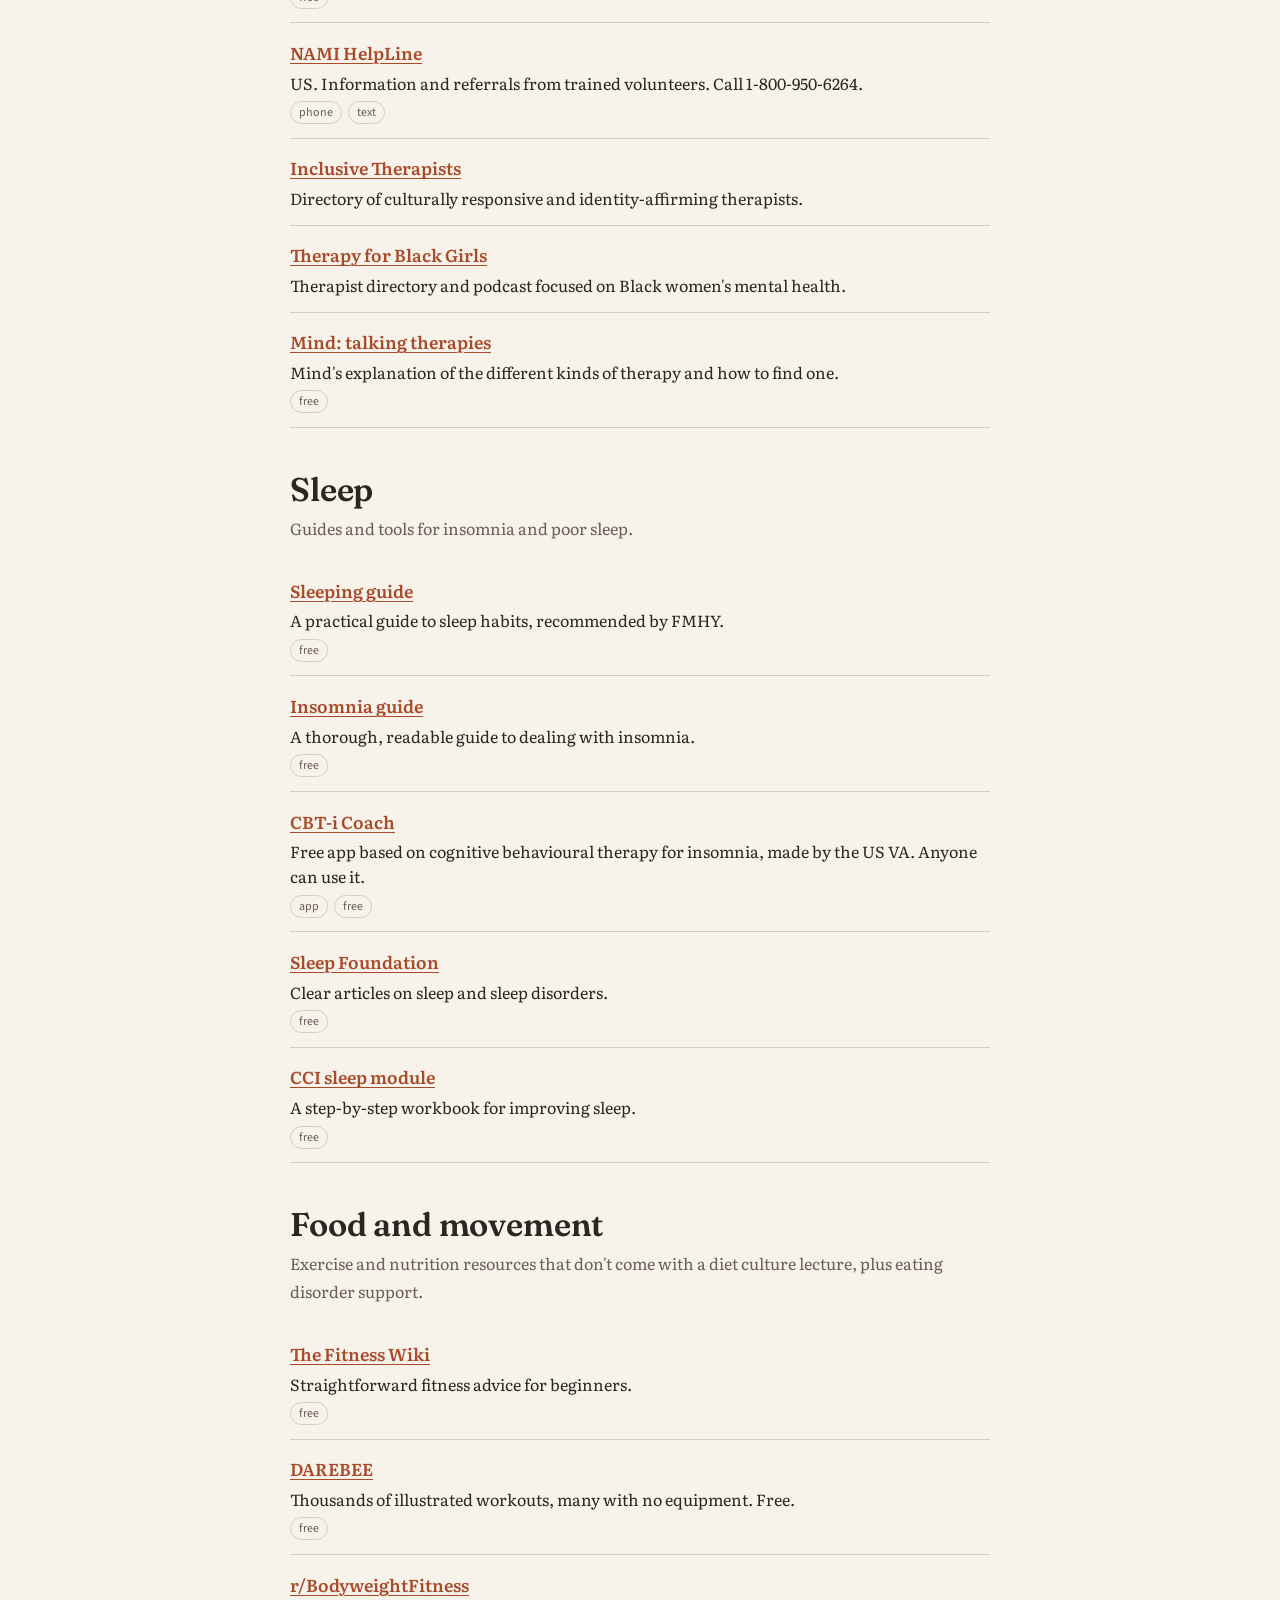
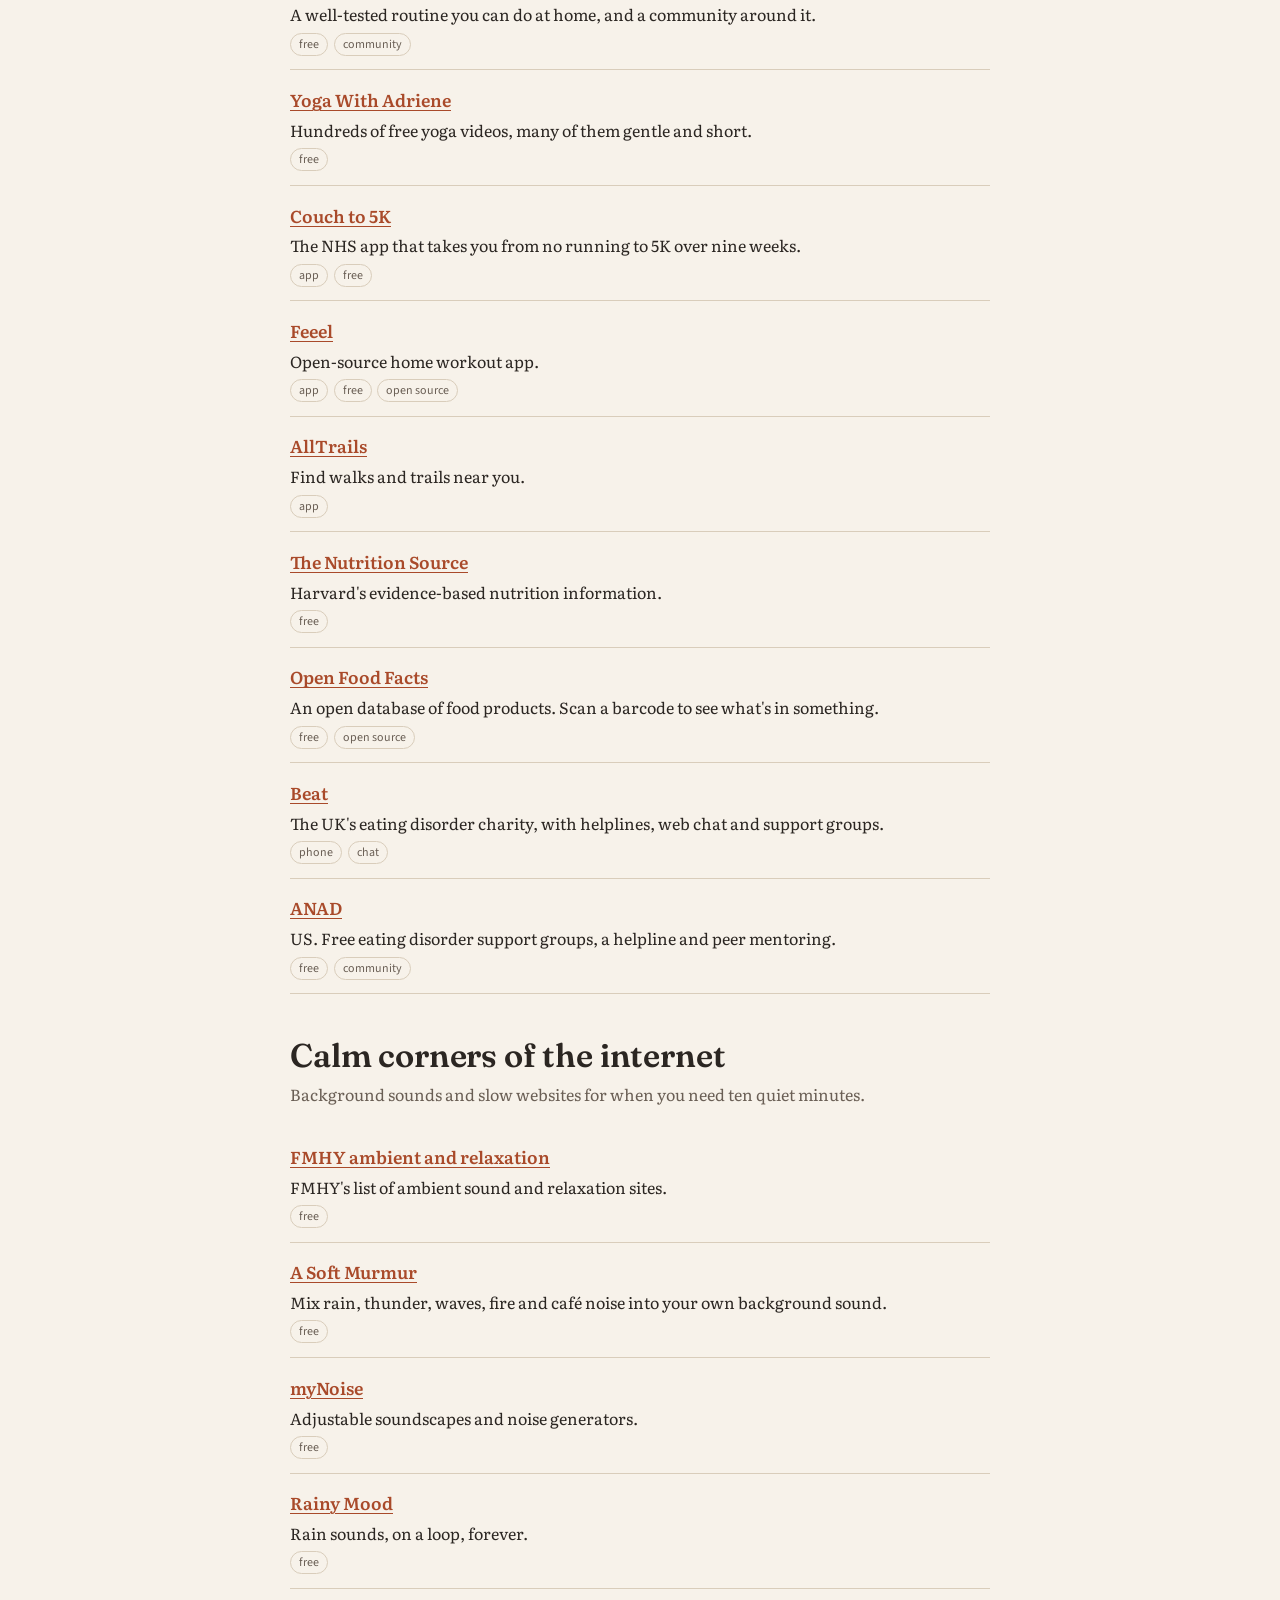
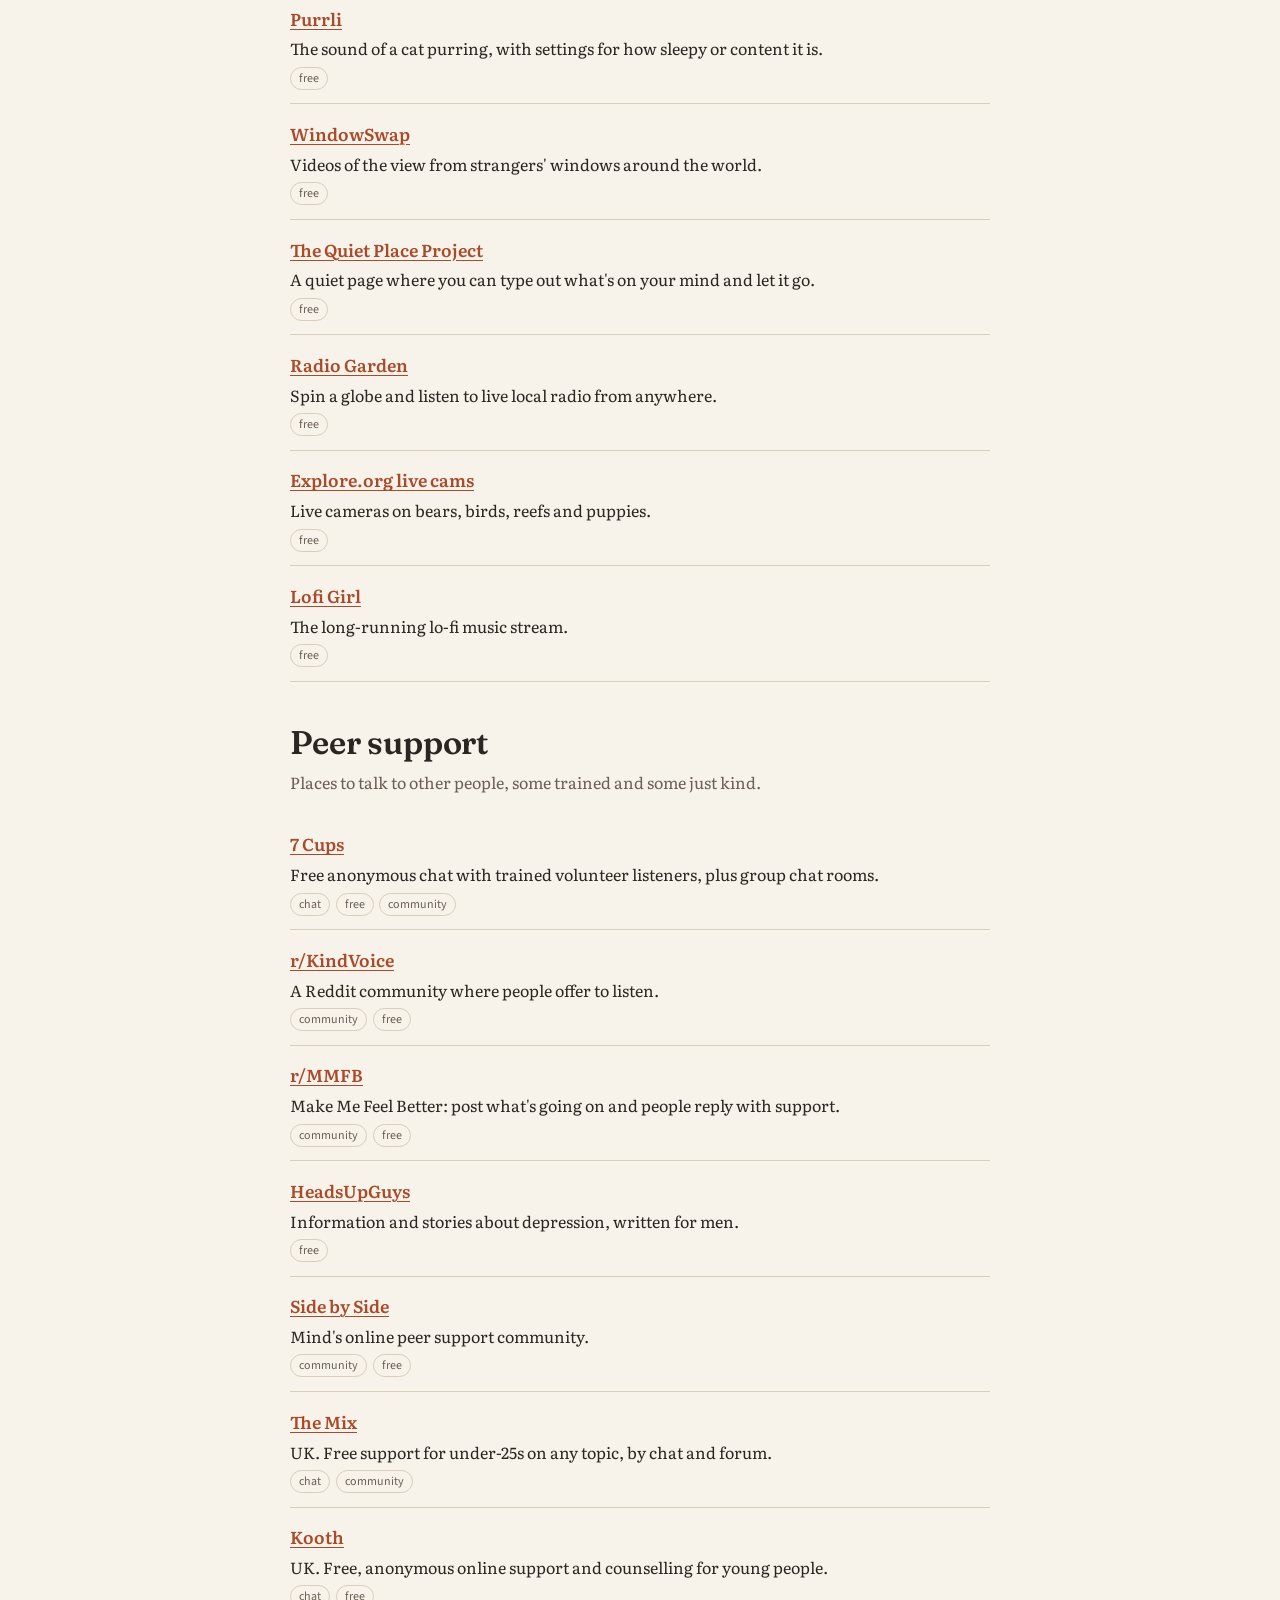
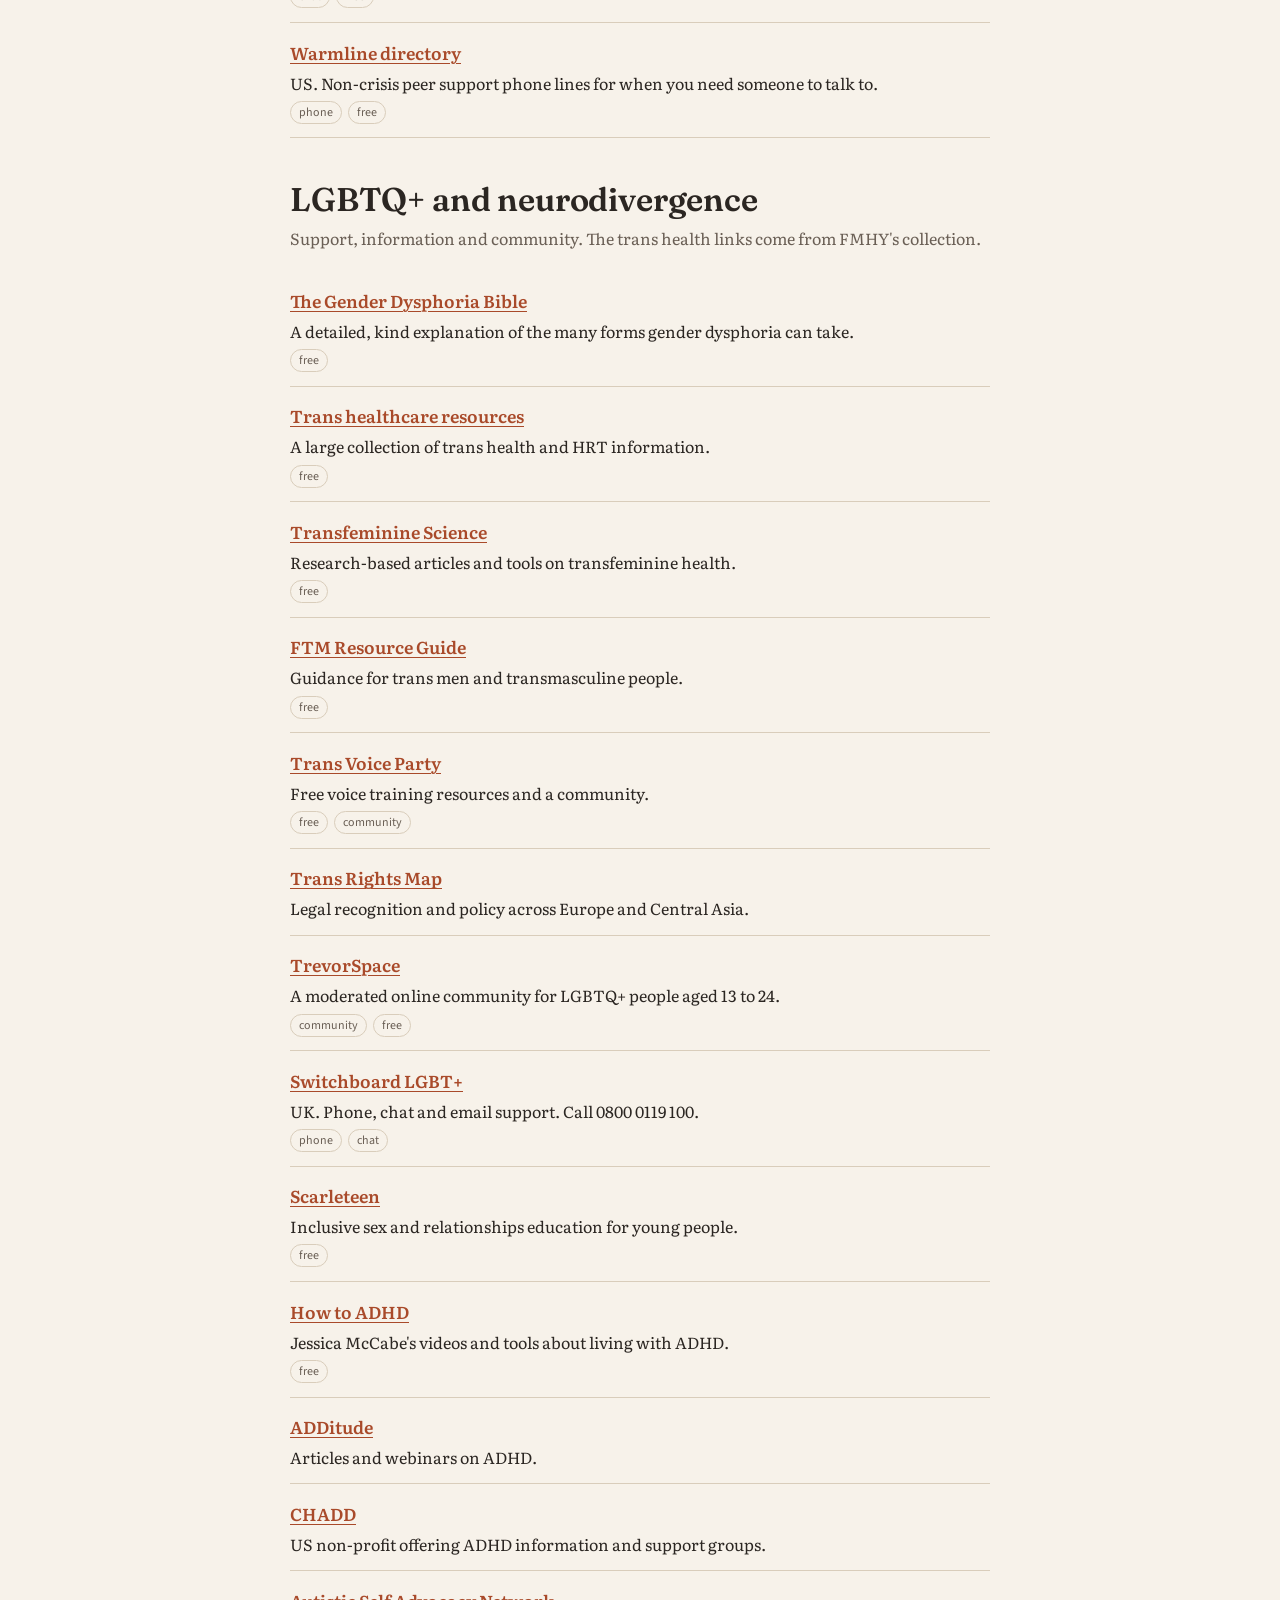
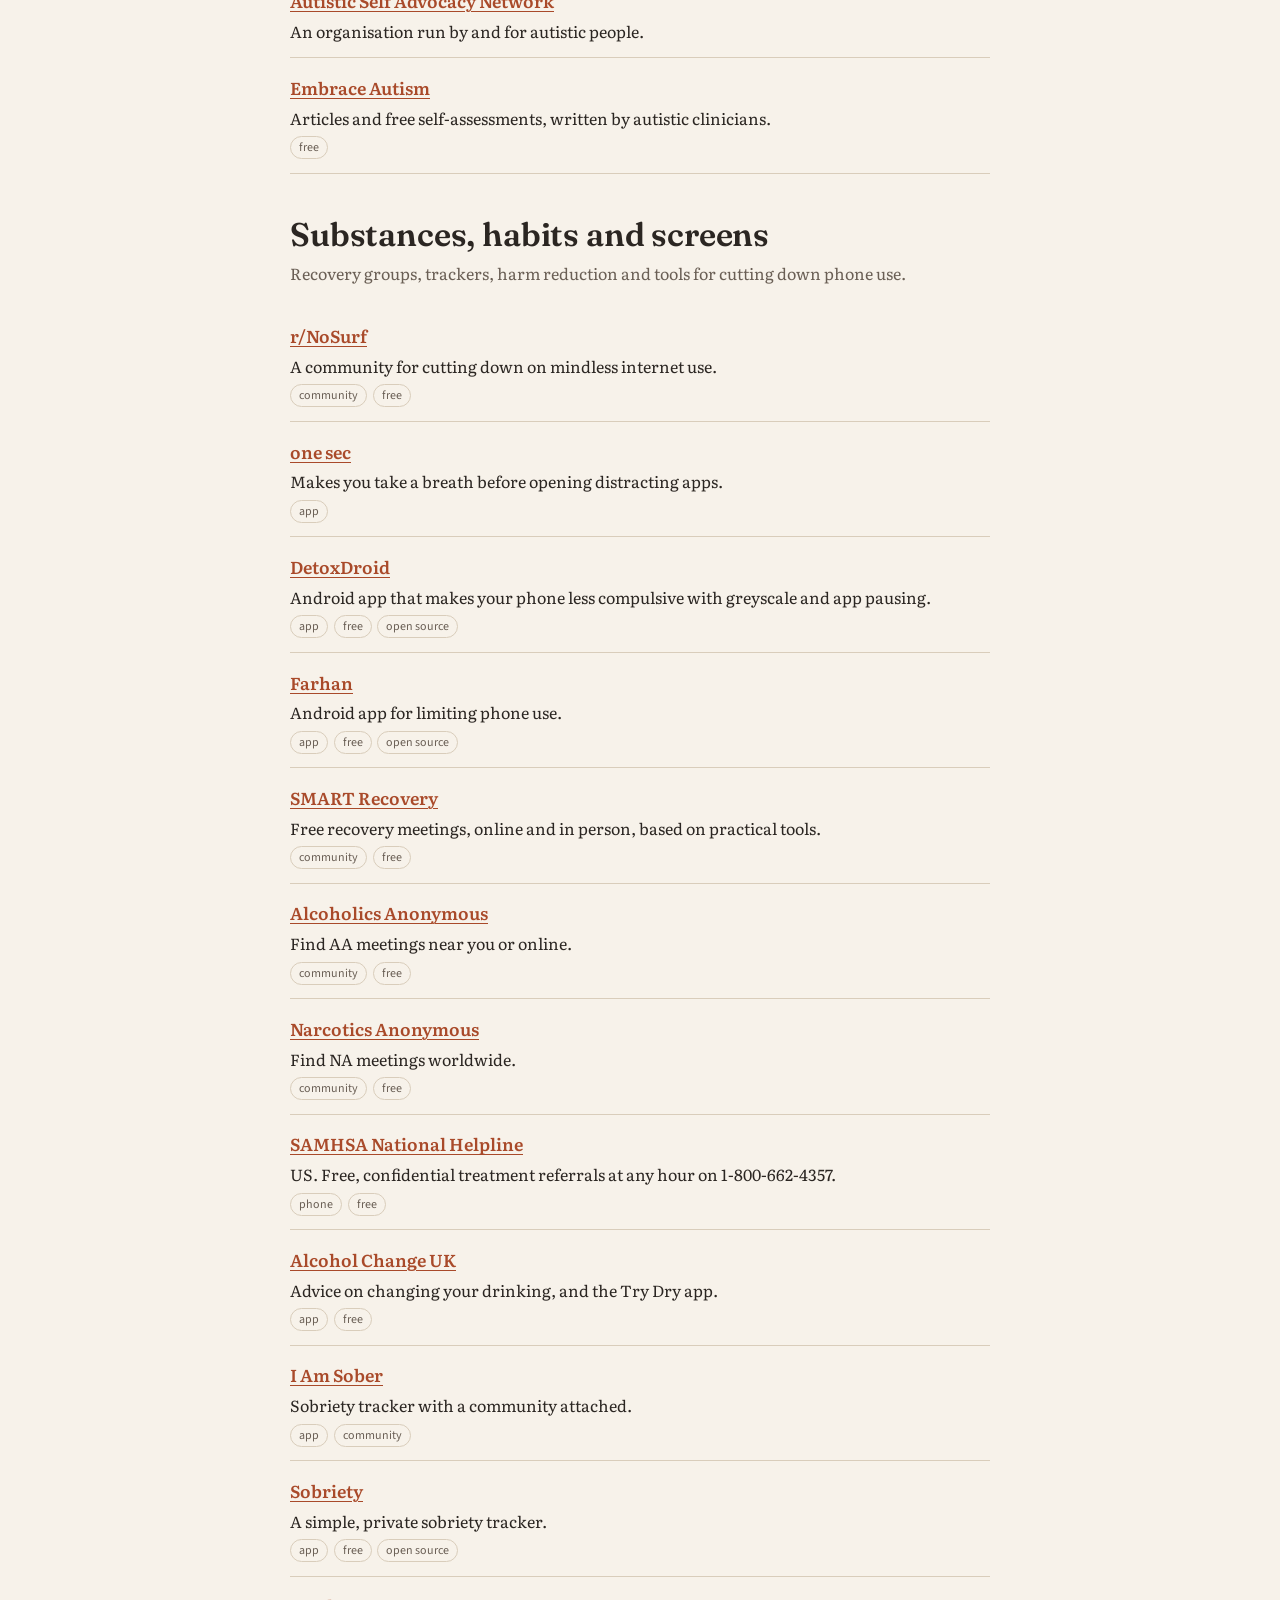
==== commit 25f688dd: "Rewrite essay as a personal statement on mental health; add editing guide Replace the quote-led essa" ====
--- a/resources.html
+++ b/resources.html
@@ -23,7 +23,7 @@
     <nav class="site-nav" aria-label="Site">
       <a href="./">Guide</a>
       <a href="resources.html" aria-current="page">Resources</a>
-      <a href="why.html">Why I made this</a>
+      <a href="why.html">What I believe</a>
       <a class="crisis-link" href="./#crisis-lines">Crisis lines</a>
     </nav>
     <button class="icon-btn" id="themeToggle" type="button"><svg viewBox="0 0 24 24" fill="none" stroke="currentColor" stroke-width="2" aria-hidden="true"><path d="M21 12.8A9 9 0 1 1 11.2 3a7 7 0 0 0 9.8 9.8z"/></svg><span class="theme-label">Dark</span></button>
